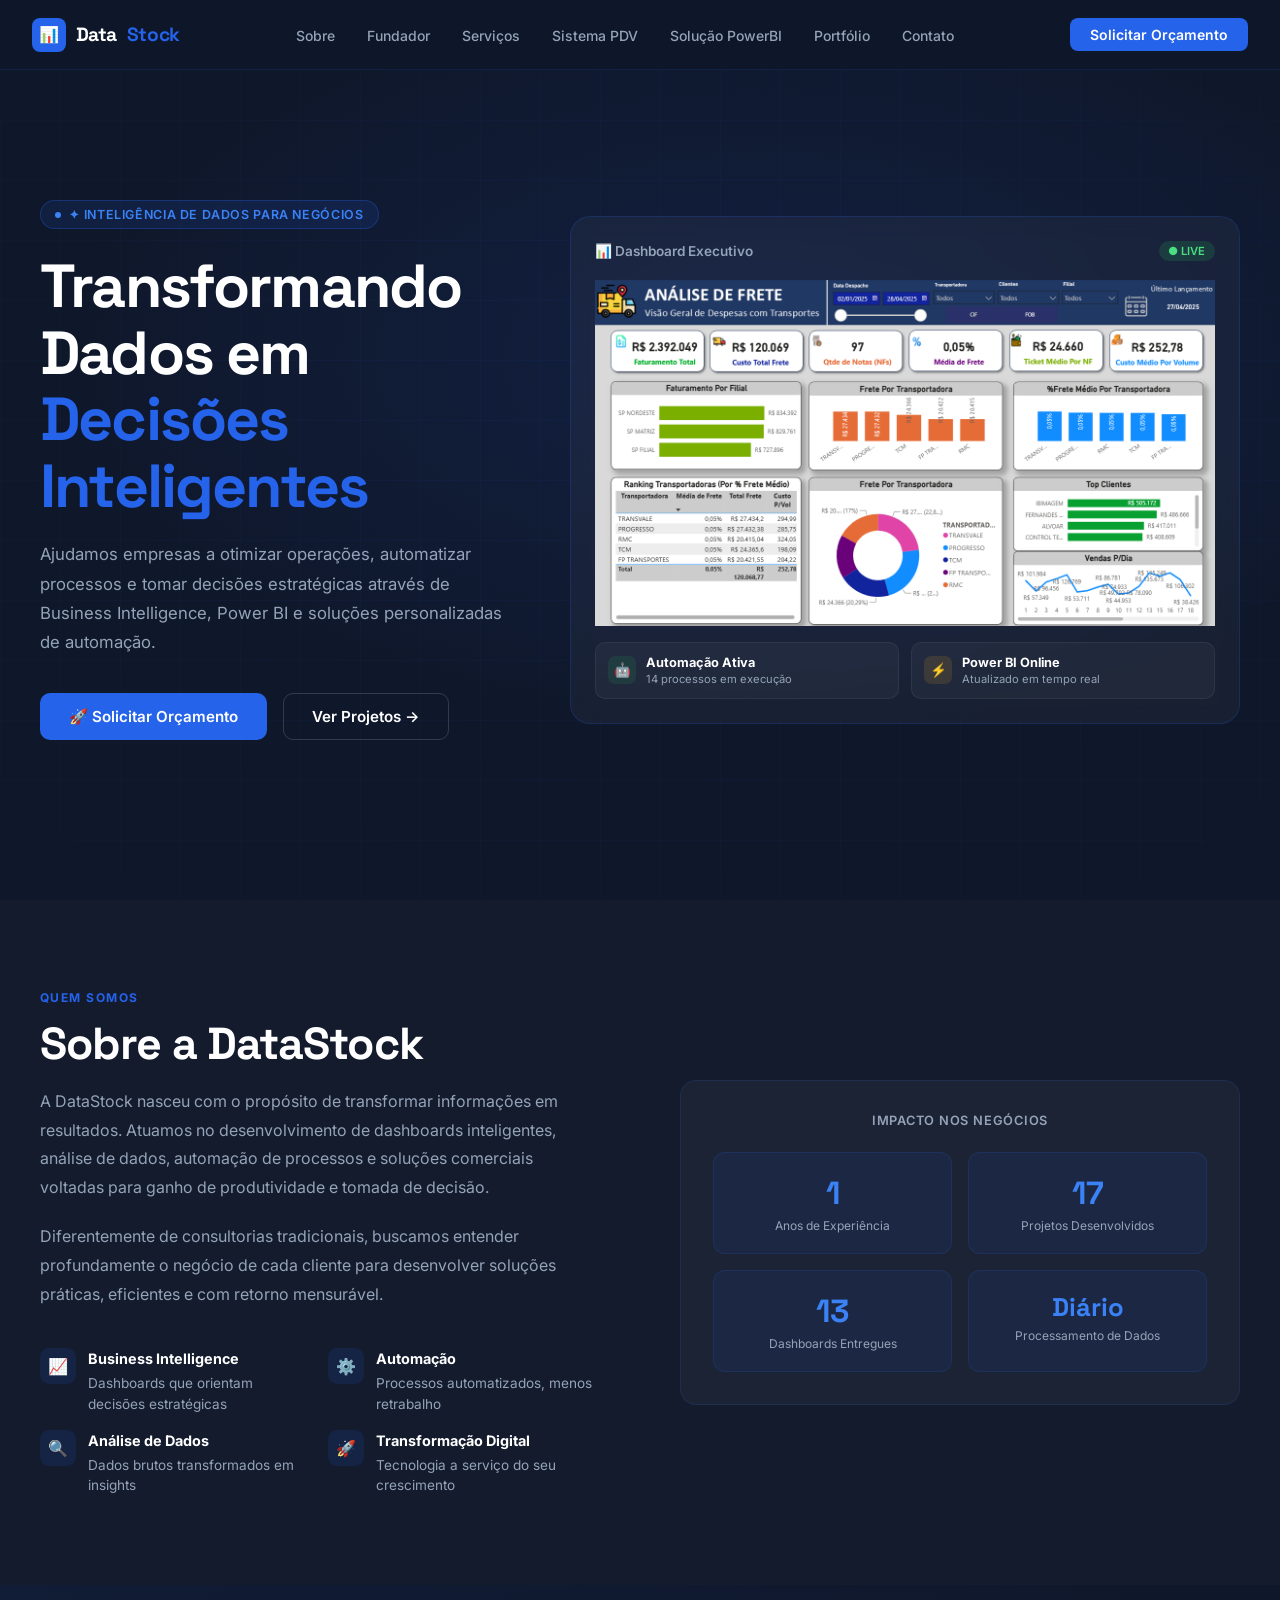
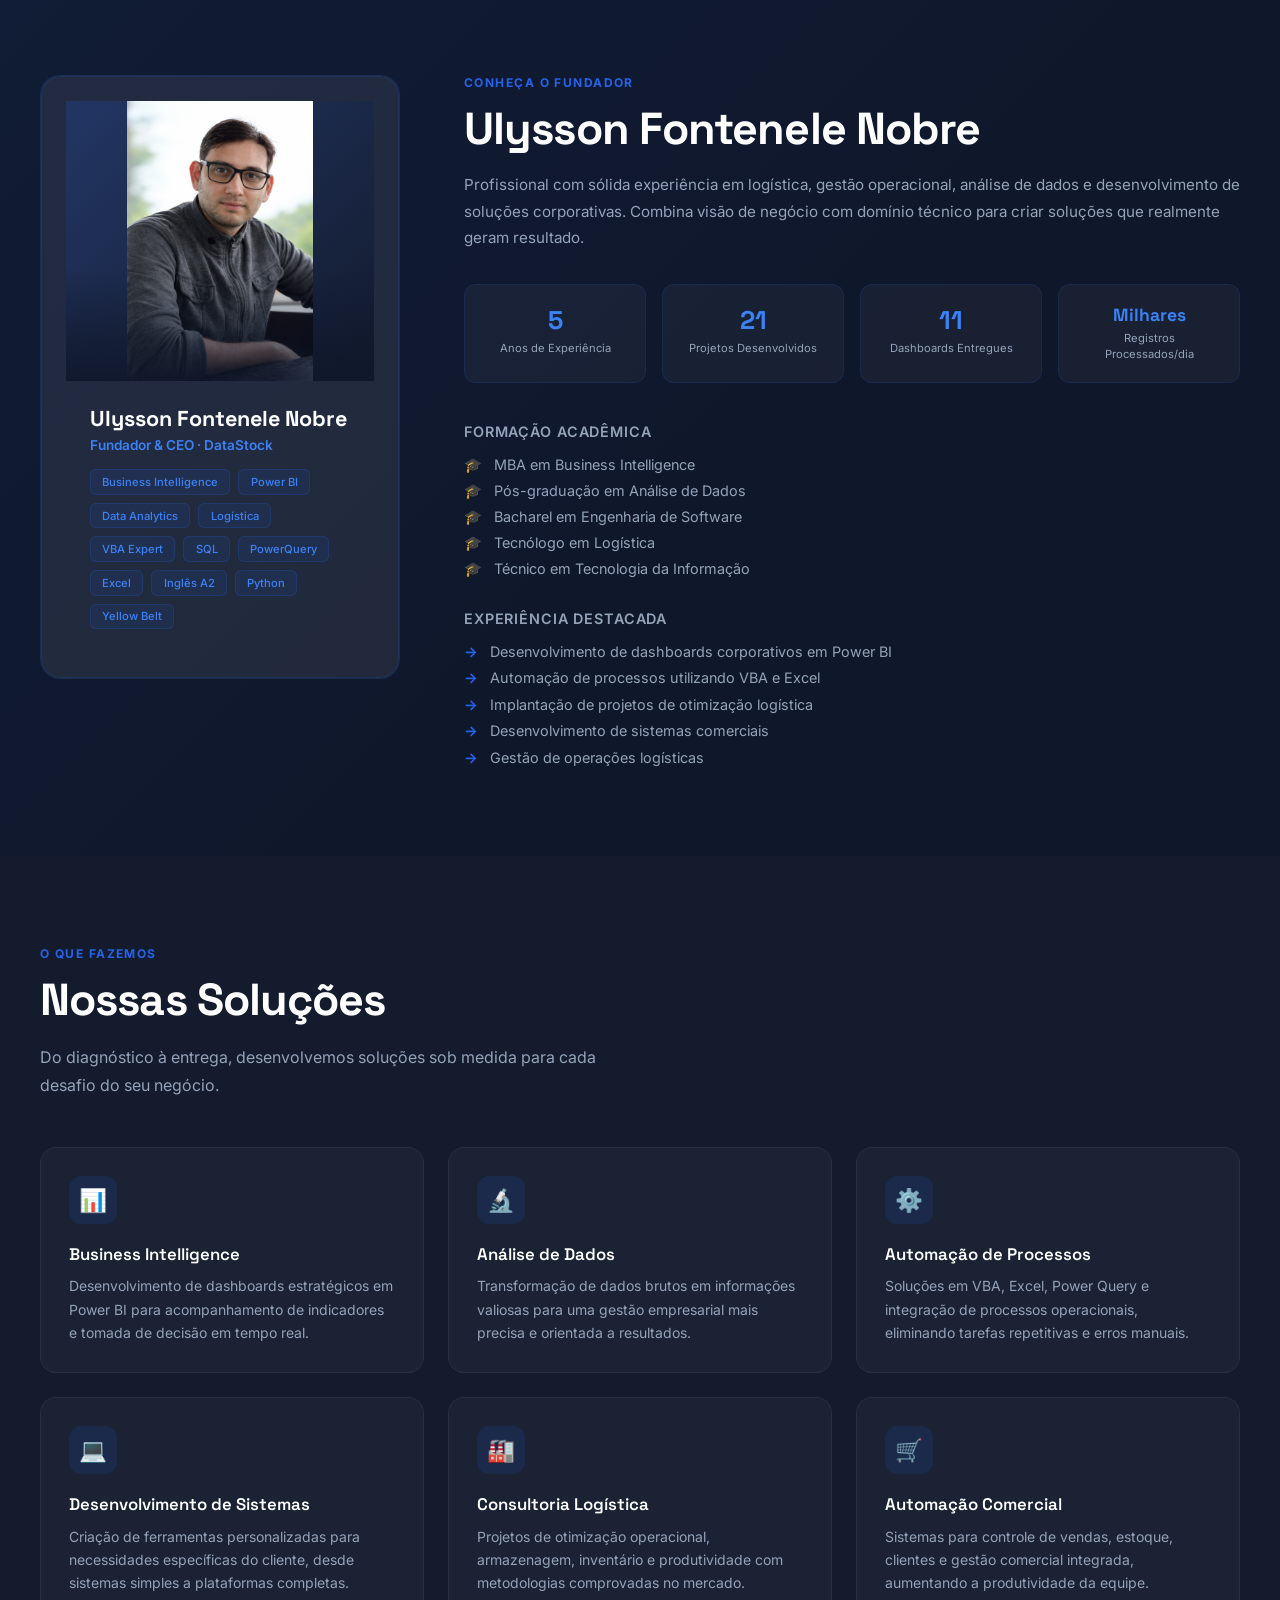
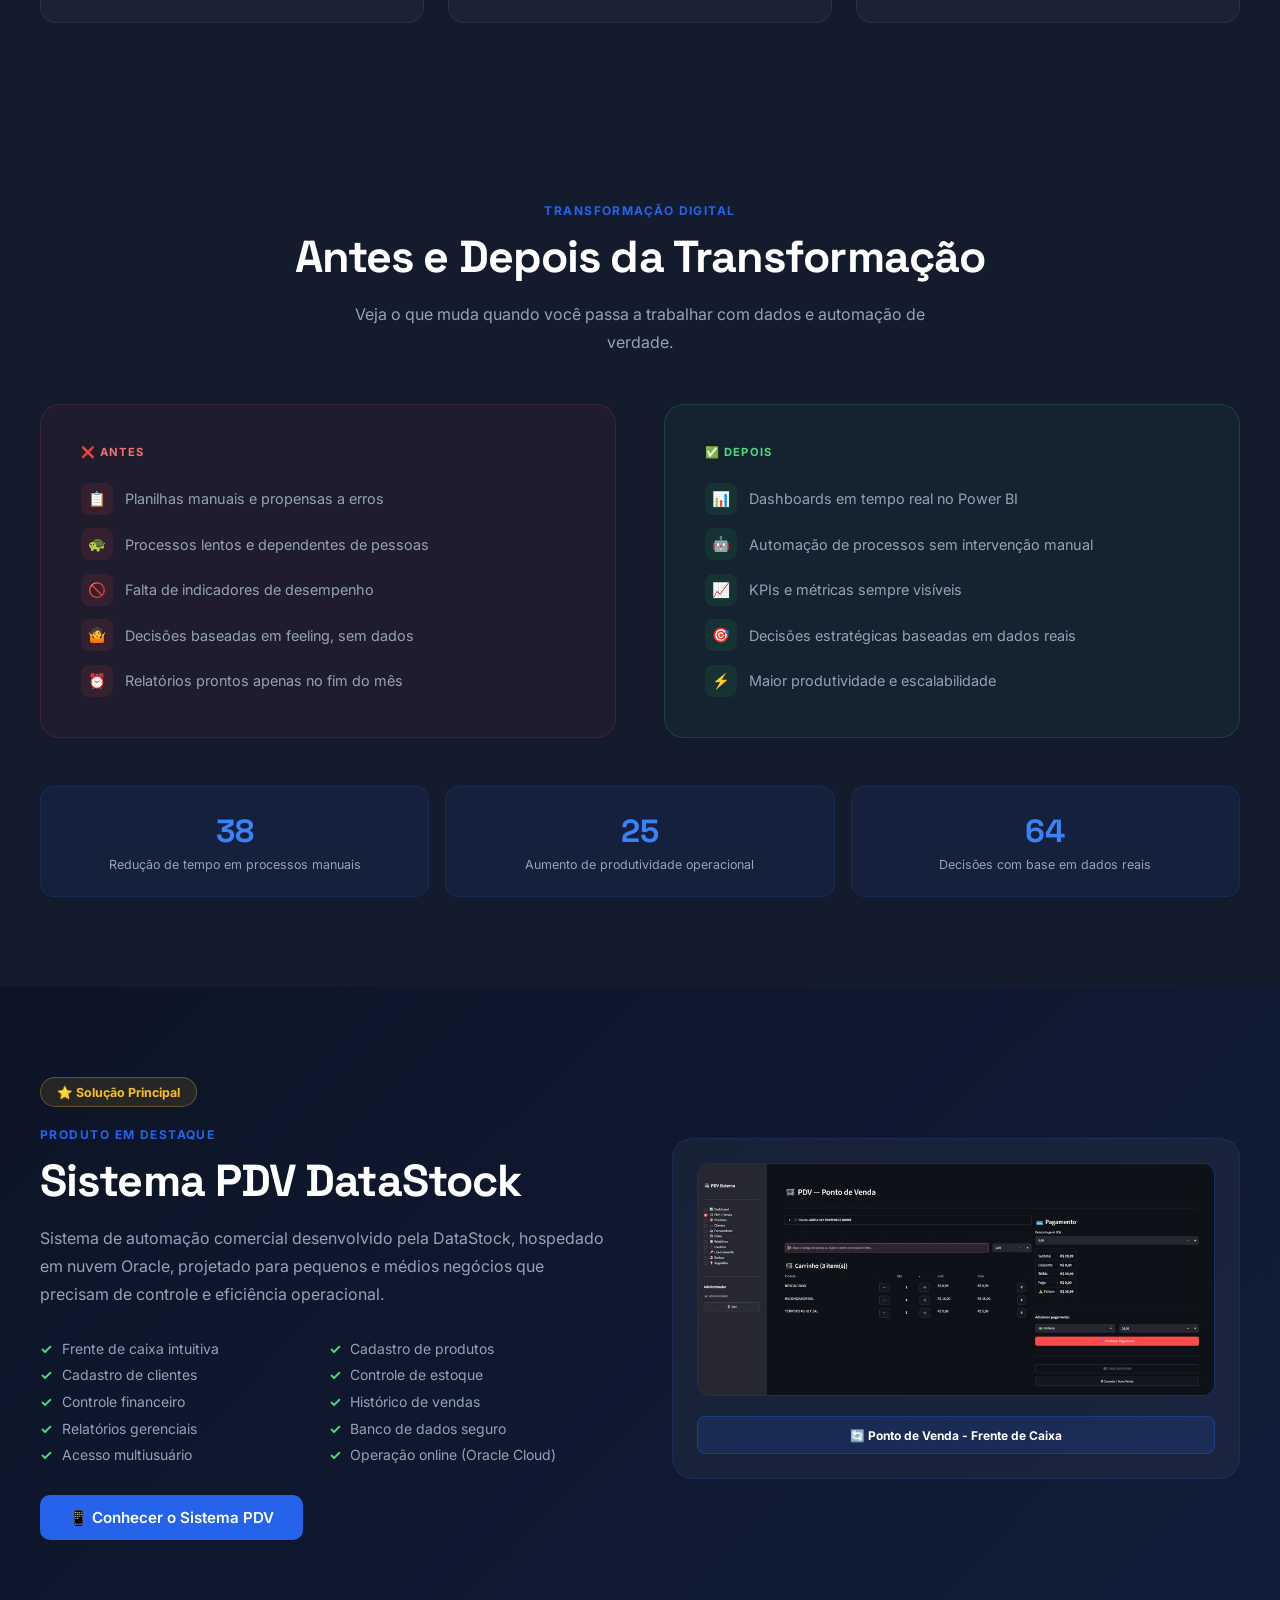
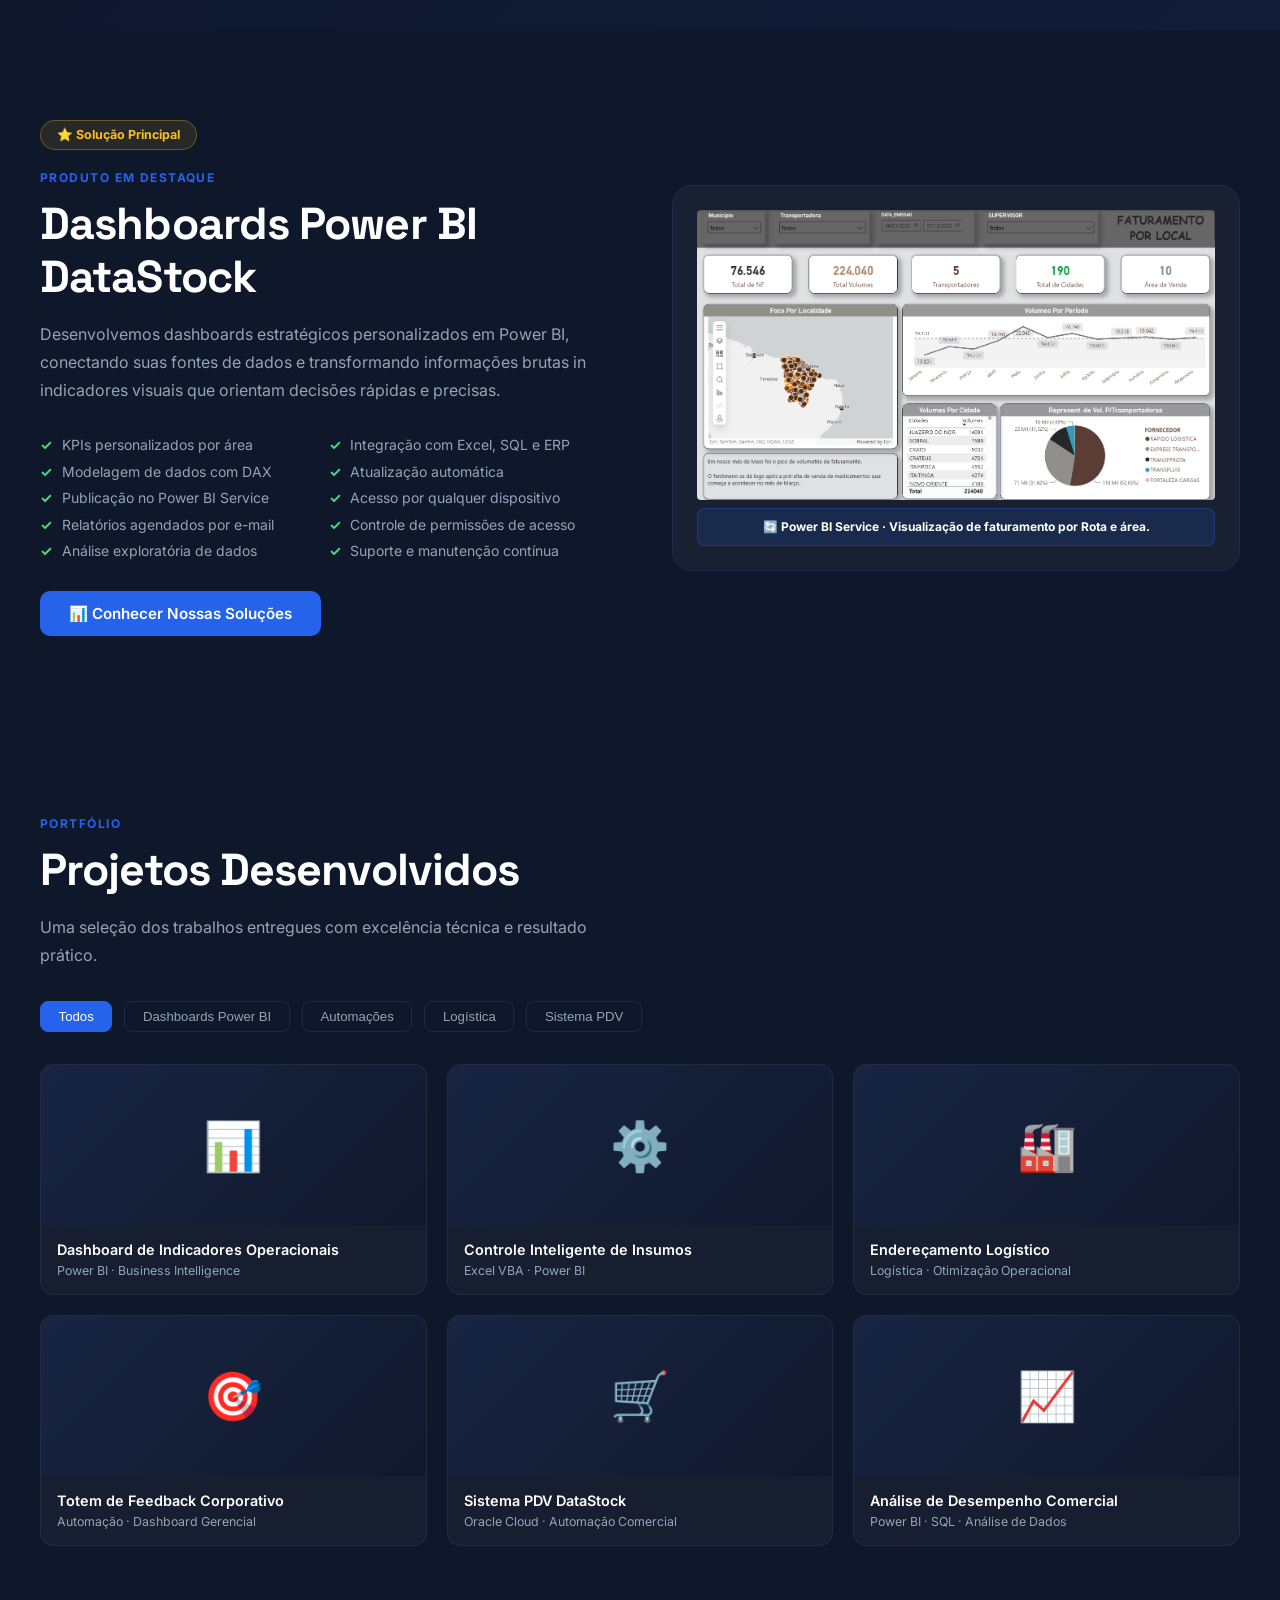
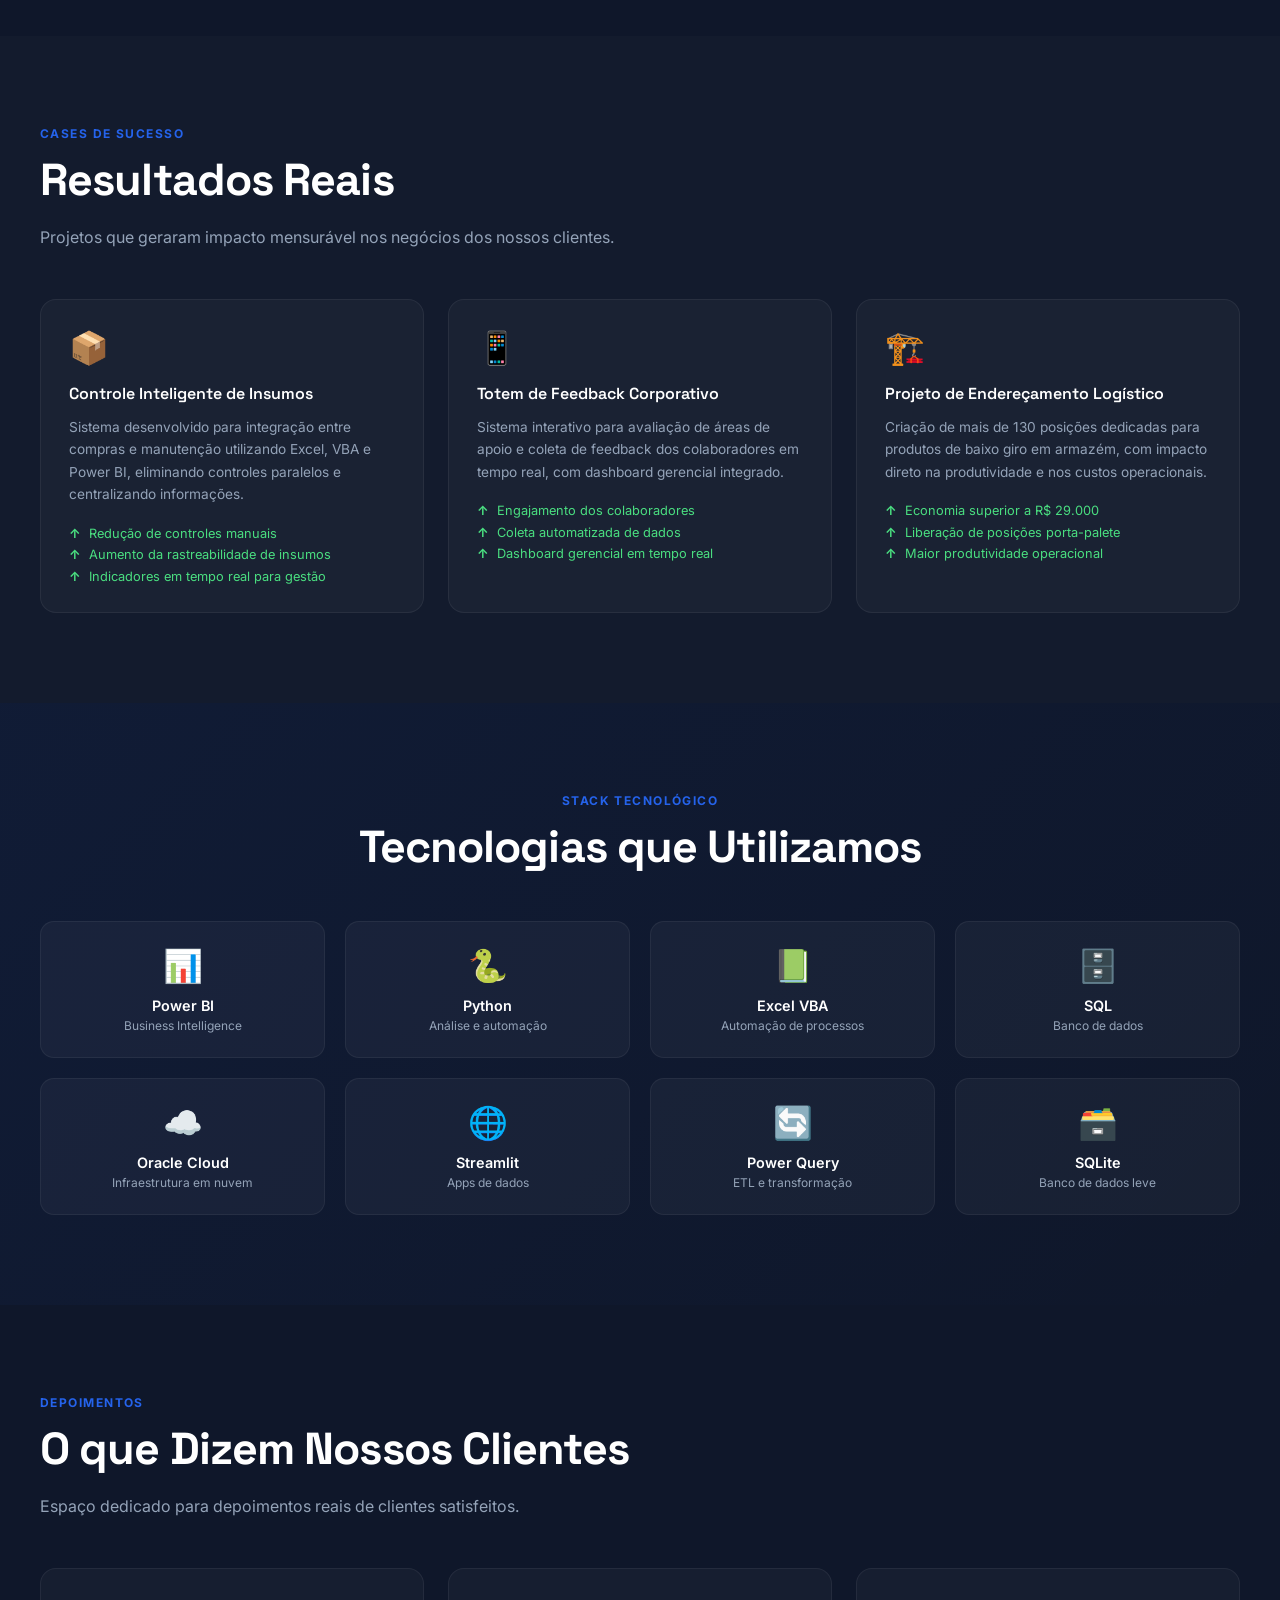
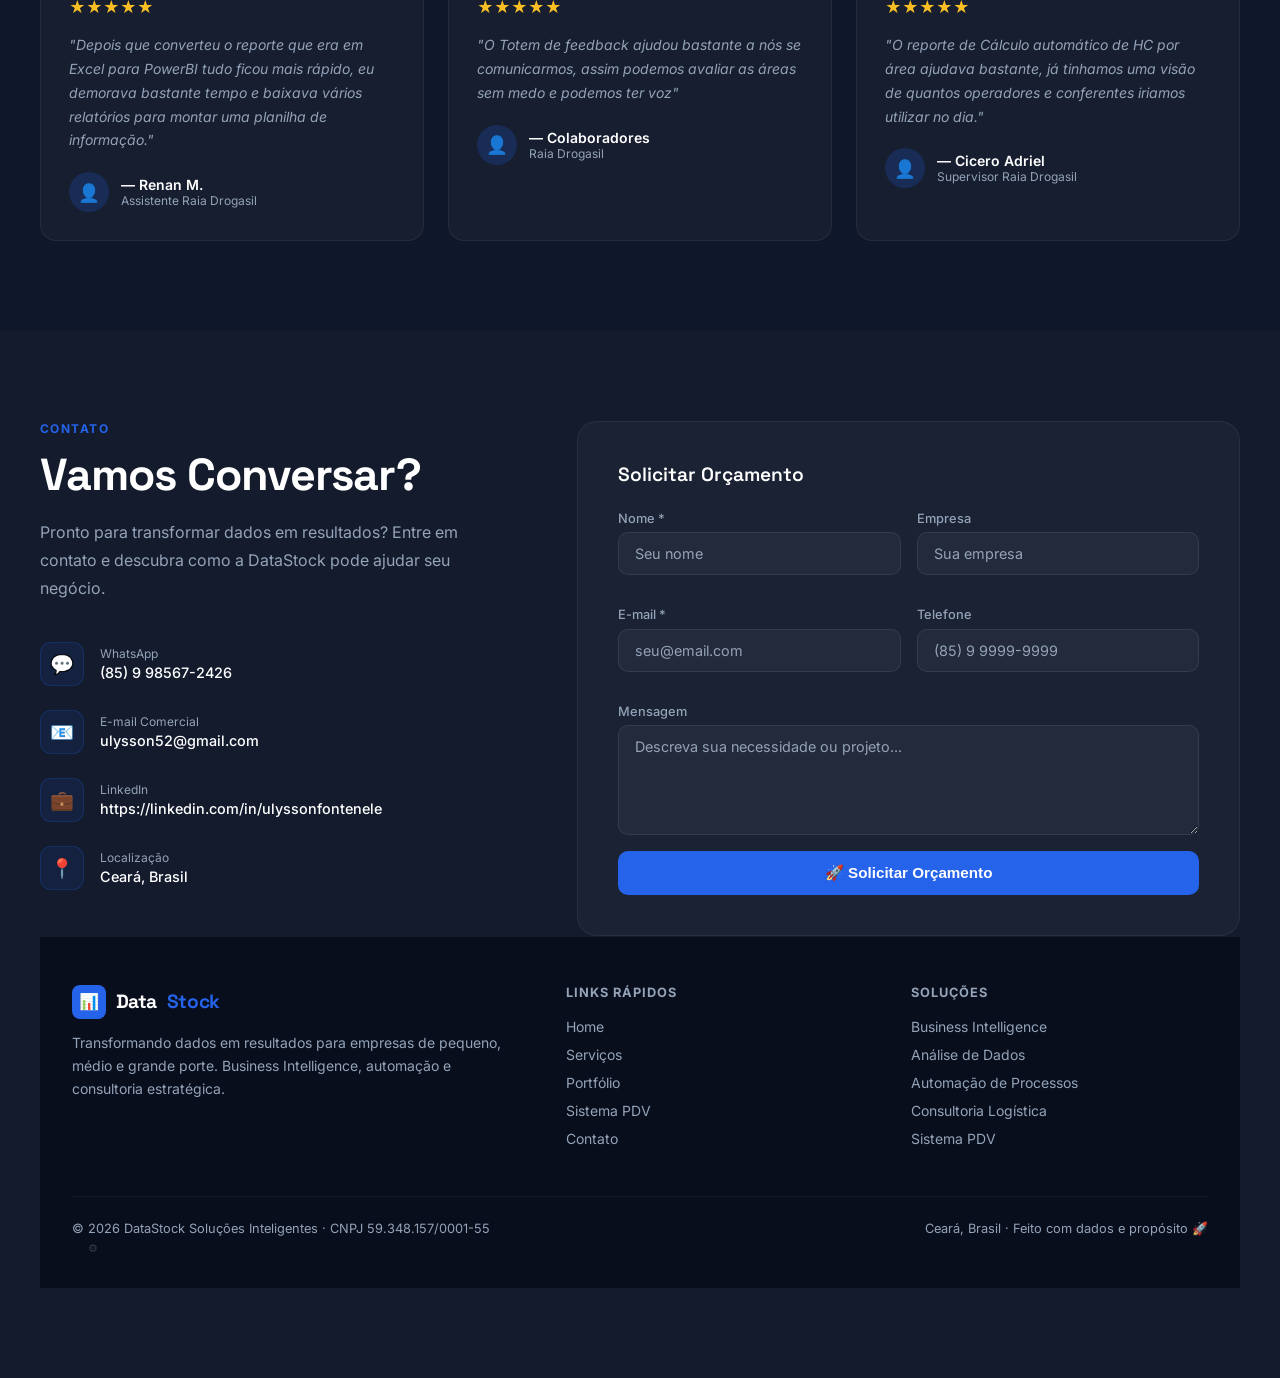
==== index.html @ 6cc69dbc "feat: Site e Portifólio" ====
<!DOCTYPE html>
<html lang="pt-BR">
<head>
<meta charset="UTF-8">
<meta name="viewport" content="width=device-width, initial-scale=1.0">
<title>DataStock Soluções Inteligentes | Transformando Dados em Decisões</title>
<link rel="preconnect" href="https://fonts.googleapis.com">
<link href="https://fonts.googleapis.com/css2?family=Inter:wght@300;400;500;600;700;800;900&family=Space+Grotesk:wght@400;500;600;700&display=swap" rel="stylesheet">
<style>
:root {
  --dark: #0F172A;
  --blue: #2563EB;
  --blue-light: #3B82F6;
  --blue-glow: rgba(37,99,235,0.15);
  --white: #FFFFFF;
  --gray: #F8FAFC;
  --gray-mid: #94A3B8;
  --gray-text: #64748B;
  --border: rgba(37,99,235,0.15);
  --card-bg: rgba(255,255,255,0.04);
}
*{box-sizing:border-box;margin:0;padding:0}
html{scroll-behavior:smooth}
body{font-family:'Inter',sans-serif;background:var(--dark);color:var(--white);overflow-x:hidden}
/* NAV */
nav{position:fixed;top:0;left:0;right:0;z-index:1000;padding:0 2rem;height:70px;display:flex;align-items:center;justify-content:space-between;backdrop-filter:blur(16px);background:rgba(15,23,42,0.85);border-bottom:1px solid var(--border);transition:all .3s}
.nav-logo{display:flex;align-items:center;gap:.6rem;font-family:'Space Grotesk',sans-serif;font-weight:700;font-size:1.2rem;letter-spacing:-.02em}
.nav-logo span{color:var(--blue)}
.nav-logo-icon{width:34px;height:34px;background:var(--blue);border-radius:8px;display:flex;align-items:center;justify-content:center;font-size:1rem}
.nav-links{display:flex;gap:2rem;list-style:none}
.nav-links a{color:var(--gray-mid);text-decoration:none;font-size:.875rem;font-weight:500;transition:color .2s}
.nav-links a:hover{color:var(--white)}
.nav-cta{background:var(--blue);color:var(--white);border:none;padding:.5rem 1.25rem;border-radius:8px;font-size:.875rem;font-weight:600;cursor:pointer;transition:all .2s;text-decoration:none}
.nav-cta:hover{background:var(--blue-light);transform:translateY(-1px)}
.hamburger{display:none;flex-direction:column;gap:5px;cursor:pointer;padding:4px}
.hamburger span{width:24px;height:2px;background:var(--white);border-radius:2px;transition:all .3s}
/* HERO */
.hero{min-height:100vh;display:flex;align-items:center;position:relative;overflow:hidden;padding:100px 2rem 60px}
.hero-bg{position:absolute;inset:0;background:radial-gradient(ellipse 80% 60% at 60% 40%,rgba(37,99,235,0.12) 0%,transparent 70%)}
.hero-grid{position:absolute;inset:0;background-image:linear-gradient(rgba(37,99,235,0.05) 1px,transparent 1px),linear-gradient(90deg,rgba(37,99,235,0.05) 1px,transparent 1px);background-size:60px 60px;mask-image:radial-gradient(ellipse 100% 100% at 50% 50%,black 30%,transparent 100%)}
.hero-inner{max-width:1200px;margin:0 auto;width:100%;display:grid;grid-template-columns:1fr 1fr;gap:4rem;align-items:center;position:relative;z-index:1}
.hero-badge{display:inline-flex;align-items:center;gap:.5rem;background:rgba(37,99,235,0.12);border:1px solid rgba(37,99,235,0.3);padding:.35rem .9rem;border-radius:50px;font-size:.78rem;font-weight:600;color:var(--blue-light);margin-bottom:1.5rem;letter-spacing:.05em;text-transform:uppercase}
.hero-badge::before{content:'';width:6px;height:6px;background:var(--blue-light);border-radius:50%;animation:pulse 2s infinite}
@keyframes pulse{0%,100%{opacity:1;transform:scale(1)}50%{opacity:.5;transform:scale(1.3)}}
h1.hero-title{font-family:'Space Grotesk',sans-serif;font-size:clamp(2.4rem,5vw,3.8rem);font-weight:700;line-height:1.1;letter-spacing:-.03em;margin-bottom:1.25rem}
h1.hero-title em{font-style:normal;color:var(--blue)}
.hero-sub{color:var(--gray-mid);font-size:1.05rem;line-height:1.75;margin-bottom:2.2rem;max-width:480px}
.hero-btns{display:flex;gap:1rem;flex-wrap:wrap}
.btn-primary{background:var(--blue);color:var(--white);padding:.8rem 1.8rem;border-radius:10px;font-weight:600;font-size:.95rem;text-decoration:none;border:none;cursor:pointer;transition:all .25s;display:inline-flex;align-items:center;gap:.5rem}
.btn-primary:hover{background:var(--blue-light);transform:translateY(-2px);box-shadow:0 8px 24px rgba(37,99,235,0.35)}
.btn-ghost{background:transparent;color:var(--white);padding:.8rem 1.8rem;border-radius:10px;font-weight:600;font-size:.95rem;text-decoration:none;border:1px solid rgba(255,255,255,0.15);cursor:pointer;transition:all .25s;display:inline-flex;align-items:center;gap:.5rem}
.btn-ghost:hover{border-color:var(--blue);color:var(--blue-light);transform:translateY(-2px)}
/* Hero visual */
.hero-visual{position:relative}
.hero-dashboard{background:rgba(255,255,255,0.04);border:1px solid rgba(37,99,235,0.2);border-radius:20px;padding:1.5rem;backdrop-filter:blur(10px);animation:float 6s ease-in-out infinite}
@keyframes float{0%,100%{transform:translateY(0)}50%{transform:translateY(-12px)}}
.dash-header{display:flex;align-items:center;justify-content:space-between;margin-bottom:1.2rem}
.dash-title{font-weight:600;font-size:.85rem;color:var(--gray-mid)}
.dash-badge{background:rgba(34,197,94,0.15);color:#4ade80;font-size:.7rem;padding:.2rem .6rem;border-radius:50px;font-weight:600}
.dash-kpis{display:grid;grid-template-columns:repeat(3,1fr);gap:.75rem;margin-bottom:1.2rem}
.kpi{background:rgba(37,99,235,0.08);border:1px solid rgba(37,99,235,0.15);border-radius:12px;padding:.9rem;text-align:center}
.kpi-val{font-family:'Space Grotesk',sans-serif;font-size:1.3rem;font-weight:700;color:var(--white)}
.kpi-label{font-size:.65rem;color:var(--gray-mid);margin-top:.2rem}
.dash-chart{background:rgba(37,99,235,0.05);border-radius:12px;padding:1rem;height:120px;position:relative;overflow:hidden}
.chart-bars{display:flex;align-items:flex-end;gap:8px;height:80px;padding-top:10px}
.bar{flex:1;border-radius:4px 4px 0 0;animation:grow 1.5s ease forwards}
@keyframes grow{from{height:0}to{height:var(--h)}}
.dash-mini-cards{display:grid;grid-template-columns:1fr 1fr;gap:.75rem;margin-top:.75rem}
.mini-card{background:rgba(255,255,255,0.04);border:1px solid rgba(255,255,255,0.06);border-radius:10px;padding:.75rem;display:flex;align-items:center;gap:.6rem}
.mini-icon{width:28px;height:28px;border-radius:7px;display:flex;align-items:center;justify-content:center;font-size:.85rem}
.mini-text{font-size:.7rem;color:var(--gray-mid);line-height:1.3}
.mini-text strong{color:var(--white);display:block;font-size:.8rem}
/* SECTIONS */
section{padding:90px 2rem}
.container{max-width:1200px;margin:0 auto}
.section-label{font-size:.75rem;font-weight:700;letter-spacing:.12em;text-transform:uppercase;color:var(--blue);margin-bottom:.75rem}
.section-title{font-family:'Space Grotesk',sans-serif;font-size:clamp(1.8rem,4vw,2.8rem);font-weight:700;letter-spacing:-.02em;margin-bottom:1rem;line-height:1.2}
.section-sub{color:var(--gray-mid);font-size:1rem;line-height:1.75;max-width:580px}
/* SOBRE */
#sobre{background:rgba(255,255,255,0.015)}
.sobre-grid{display:grid;grid-template-columns:1fr 1fr;gap:5rem;align-items:center}
.sobre-features{display:grid;grid-template-columns:1fr 1fr;gap:1rem;margin-top:2.5rem}
.feat-item{display:flex;align-items:flex-start;gap:.75rem}
.feat-icon{width:36px;height:36px;background:rgba(37,99,235,0.12);border-radius:9px;display:flex;align-items:center;justify-content:center;font-size:1rem;flex-shrink:0}
.feat-text{font-size:.85rem;color:var(--gray-mid);line-height:1.5}
.feat-text strong{color:var(--white);display:block;font-size:.9rem;margin-bottom:.2rem}
.sobre-visual{position:relative}
.sobre-stat-card{background:rgba(255,255,255,0.04);border:1px solid var(--border);border-radius:16px;padding:2rem;text-align:center}
.sobre-stats{display:grid;grid-template-columns:1fr 1fr;gap:1rem;margin-top:1.5rem}
.stat{background:rgba(37,99,235,0.08);border:1px solid rgba(37,99,235,0.15);border-radius:12px;padding:1.25rem;text-align:center}
.stat-num{font-family:'Space Grotesk',sans-serif;font-size:2rem;font-weight:700;color:var(--blue-light)}
.stat-label{font-size:.75rem;color:var(--gray-mid);margin-top:.3rem}
/* FUNDADOR */
#fundador{background:linear-gradient(135deg,rgba(37,99,235,0.06) 0%,rgba(15,23,42,0) 60%)}
.fundador-grid{display:grid;grid-template-columns:360px 1fr;gap:4rem;align-items:start}
.founder-card{background:rgba(255,255,255,0.04);border:1px solid var(--border);border-radius:20px;overflow:hidden}
.founder-avatar {
    width: 100%;
    height: 280px;
    background: linear-gradient(135deg, rgba(37,99,235,0.2), rgba(15,23,42,0.8));
    display: flex;
    align-items: center;
    justify-content: center;
    position: relative;
    overflow: hidden;
}

.founder-avatar img {
    width: 100%;
    height: 100%;
    object-fit: contain;
}

.founder-avatar::after {
    content: '';
    position: absolute;
    inset: 0;
    background: linear-gradient(to bottom, transparent 60%, rgba(15,23,42,0.9));
}
.founder-info{padding:1.5rem}
.founder-name{font-family:'Space Grotesk',sans-serif;font-size:1.35rem;font-weight:700;margin-bottom:.3rem}
.founder-role{color:var(--blue-light);font-size:.85rem;font-weight:600}
.founder-badges{display:flex;flex-wrap:wrap;gap:.5rem;margin-top:1rem}
.badge{background:rgba(37,99,235,0.1);border:1px solid rgba(37,99,235,0.2);color:var(--blue-light);font-size:.7rem;padding:.3rem .7rem;border-radius:6px;font-weight:500}
.founder-bio{color:var(--gray-mid);line-height:1.75;font-size:.95rem;margin-bottom:2rem}
.founder-metrics{display:grid;grid-template-columns:repeat(4,1fr);gap:1rem;margin-bottom:2.5rem}
.metric{background:rgba(255,255,255,0.04);border:1px solid var(--border);border-radius:12px;padding:1.2rem;text-align:center}
.metric-num{font-family:'Space Grotesk',sans-serif;font-size:1.6rem;font-weight:700;color:var(--blue-light)}
.metric-label{font-size:.7rem;color:var(--gray-mid);margin-top:.3rem;line-height:1.4}
.exp-title{font-weight:600;margin-bottom:1rem;font-size:.9rem;color:var(--gray-mid);text-transform:uppercase;letter-spacing:.06em}
.exp-list{list-style:none;display:flex;flex-direction:column;gap:.6rem}
.exp-list li{display:flex;align-items:center;gap:.75rem;color:var(--gray-mid);font-size:.9rem}
.exp-list li::before{content:'→';color:var(--blue);font-weight:700;flex-shrink:0}
.form-grid{display:grid;grid-template-columns:1fr 1fr;gap:1rem}
.formacao-list{list-style:none;display:flex;flex-direction:column;gap:.5rem;margin-bottom:2rem}
.formacao-list li{display:flex;align-items:center;gap:.75rem;color:var(--gray-mid);font-size:.9rem}
.formacao-list li::before{content:'🎓';flex-shrink:0}
/* SERVIÇOS */
#servicos{background:rgba(255,255,255,0.015)}
.services-grid{display:grid;grid-template-columns:repeat(3,1fr);gap:1.5rem;margin-top:3rem}
.service-card{background:rgba(255,255,255,0.03);border:1px solid rgba(255,255,255,0.06);border-radius:16px;padding:1.75rem;transition:all .3s;cursor:default}
.service-card:hover{background:rgba(37,99,235,0.08);border-color:rgba(37,99,235,0.3);transform:translateY(-4px)}
.service-icon{width:48px;height:48px;background:rgba(37,99,235,0.12);border-radius:12px;display:flex;align-items:center;justify-content:center;font-size:1.4rem;margin-bottom:1.2rem}
.service-card h3{font-family:'Space Grotesk',sans-serif;font-size:1.05rem;font-weight:600;margin-bottom:.6rem}
.service-card p{color:var(--gray-mid);font-size:.875rem;line-height:1.65}
/* PDV */
#pdv{background:linear-gradient(135deg,#0d1426 0%,rgba(37,99,235,0.08) 100%)}
.pdv-inner{display:grid;grid-template-columns:1fr 1fr;gap:4rem;align-items:center}
.pdv-badge{display:inline-flex;align-items:center;gap:.5rem;background:rgba(251,191,36,0.1);border:1px solid rgba(251,191,36,0.3);color:#fbbf24;padding:.4rem 1rem;border-radius:50px;font-size:.78rem;font-weight:700;margin-bottom:1.25rem}
.pdv-features{display:grid;grid-template-columns:1fr 1fr;gap:.6rem;margin:2rem 0}
.pdv-feat{display:flex;align-items:center;gap:.6rem;font-size:.875rem;color:var(--gray-mid)}
.pdv-feat::before{content:'✓';color:#4ade80;font-weight:700;flex-shrink:0}
.pdv-screen{background:rgba(255,255,255,0.04);border:1px solid var(--border);border-radius:20px;padding:1.5rem}
.pdv-screen{
    animation: float 6s ease-in-out infinite;
}

@keyframes float{
    0%,100%{
        transform: translateY(0);
    }
    50%{
        transform: translateY(-15px);
    }
}
.pdv-topbar{display:flex;gap:.5rem;margin-bottom:1rem}
.dot{width:10px;height:10px;border-radius:50%}
.pdv-mock{display:grid;grid-template-columns:180px 1fr;gap:1rem;height:280px}
.pdv-sidebar{background:rgba(37,99,235,0.08);border-radius:10px;padding:1rem;display:flex;flex-direction:column;gap:.5rem}
.pdv-menu-item{padding:.5rem .6rem;border-radius:7px;font-size:.7rem;color:var(--gray-mid);cursor:pointer}
.pdv-menu-item.active{background:var(--blue);color:var(--white)}
.pdv-main{display:flex;flex-direction:column;gap:.75rem}
.pdv-row{background:rgba(255,255,255,0.03);border-radius:8px;padding:.75rem 1rem;display:flex;justify-content:space-between;align-items:center;font-size:.75rem}
.pdv-total{background:rgba(37,99,235,0.15);border:1px solid rgba(37,99,235,0.3);border-radius:8px;padding:.75rem 1rem;display:flex;justify-content:space-between;font-weight:700;font-size:.85rem}
/* ANTES E DEPOIS */
#transformacao{background:rgba(255,255,255,0.015)}
.ad-grid{display:grid;grid-template-columns:1fr 1fr;gap:3rem;margin-top:3rem}
.ad-col{border-radius:20px;padding:2.5rem;position:relative;overflow:hidden}
.ad-col.before{background:rgba(239,68,68,0.05);border:1px solid rgba(239,68,68,0.15)}
.ad-col.after{background:rgba(37,199,94,0.05);border:1px solid rgba(34,197,94,0.2)}
.ad-label{font-size:.7rem;font-weight:700;letter-spacing:.1em;text-transform:uppercase;margin-bottom:1.5rem;display:flex;align-items:center;gap:.5rem}
.ad-col.before .ad-label{color:#f87171}
.ad-col.after .ad-label{color:#4ade80}
.ad-items{display:flex;flex-direction:column;gap:.85rem}
.ad-item{display:flex;align-items:center;gap:.75rem;font-size:.9rem;color:var(--gray-mid)}
.ad-item-icon{width:32px;height:32px;border-radius:8px;display:flex;align-items:center;justify-content:center;font-size:.9rem;flex-shrink:0}
.ad-col.before .ad-item-icon{background:rgba(239,68,68,0.1)}
.ad-col.after .ad-item-icon{background:rgba(34,197,94,0.1)}
.ad-metrics{display:grid;grid-template-columns:repeat(3,1fr);gap:1rem;margin-top:3rem}
.ad-metric{background:rgba(37,99,235,0.08);border:1px solid rgba(37,99,235,0.15);border-radius:14px;padding:1.5rem;text-align:center}
.ad-metric-num{font-family:'Space Grotesk',sans-serif;font-size:2rem;font-weight:700;color:var(--blue-light)}
.ad-metric-label{font-size:.78rem;color:var(--gray-mid);margin-top:.4rem}
/* PORTFÓLIO */
.portfolio-cats{display:flex;gap:.75rem;margin:2rem 0;flex-wrap:wrap}
.port-cat{padding:.45rem 1.1rem;border-radius:8px;font-size:.825rem;font-weight:500;cursor:pointer;border:1px solid rgba(255,255,255,0.08);color:var(--gray-mid);background:transparent;transition:all .2s}
.port-cat.active,.port-cat:hover{background:var(--blue);color:var(--white);border-color:var(--blue)}
.portfolio-grid{display:grid;grid-template-columns:repeat(3,1fr);gap:1.25rem}
.port-card{border-radius:14px;overflow:hidden;border:1px solid rgba(255,255,255,0.06);cursor:pointer;transition:all .3s;background:rgba(255,255,255,0.03)}
.port-card:hover{transform:translateY(-4px);border-color:rgba(37,99,235,0.3)}
.port-img{height:160px;display:flex;align-items:center;justify-content:center;font-size:3rem;background:linear-gradient(135deg,rgba(37,99,235,0.1),rgba(15,23,42,0.8))}
.port-info{padding:1rem}
.port-info h4{font-size:.9rem;font-weight:600;margin-bottom:.3rem}
.port-info p{font-size:.775rem;color:var(--gray-mid)}
/* CASES */
#cases{background:rgba(255,255,255,0.015)}
.cases-grid{display:grid;grid-template-columns:repeat(3,1fr);gap:1.5rem;margin-top:3rem}
.case-card{background:rgba(255,255,255,0.03);border:1px solid rgba(255,255,255,0.06);border-radius:16px;padding:1.75rem;transition:all .3s}
.case-card:hover{border-color:rgba(37,99,235,0.3);transform:translateY(-3px)}
.case-icon{font-size:2rem;margin-bottom:1rem}
.case-card h3{font-family:'Space Grotesk',sans-serif;font-size:1rem;font-weight:600;margin-bottom:.75rem}
.case-card p{color:var(--gray-mid);font-size:.855rem;line-height:1.65;margin-bottom:1.25rem}
.case-results{display:flex;flex-direction:column;gap:.4rem}
.case-result{display:flex;align-items:center;gap:.5rem;font-size:.8rem;color:#4ade80}
.case-result::before{content:'↑';font-weight:700}
/* TECNOLOGIAS */
#tecnologias{background:linear-gradient(135deg,rgba(37,99,235,0.06) 0%,transparent 100%)}
.tech-grid{display:grid;grid-template-columns:repeat(4,1fr);gap:1.25rem;margin-top:3rem}
.tech-card{background:rgba(255,255,255,0.04);border:1px solid rgba(255,255,255,0.06);border-radius:14px;padding:1.5rem;text-align:center;transition:all .3s}
.tech-card:hover{background:rgba(37,99,235,0.08);border-color:rgba(37,99,235,0.25);transform:translateY(-3px)}
.tech-icon{font-size:2rem;margin-bottom:.75rem}
.tech-name{font-weight:600;font-size:.9rem}
.tech-desc{font-size:.75rem;color:var(--gray-mid);margin-top:.25rem}
/* DEPOIMENTOS */
.dep-grid{display:grid;grid-template-columns:repeat(3,1fr);gap:1.5rem;margin-top:3rem}
.dep-card{background:rgba(255,255,255,0.03);border:1px solid rgba(255,255,255,0.06);border-radius:16px;padding:1.75rem}
.dep-stars{color:#fbbf24;font-size:1rem;margin-bottom:1rem}
.dep-text{color:var(--gray-mid);font-size:.875rem;line-height:1.7;font-style:italic;margin-bottom:1.25rem}
.dep-author{display:flex;align-items:center;gap:.75rem}
.dep-avatar{width:40px;height:40px;border-radius:50%;background:rgba(37,99,235,0.2);display:flex;align-items:center;justify-content:center;font-size:1.1rem}
.dep-name{font-weight:600;font-size:.875rem}
.dep-role{font-size:.75rem;color:var(--gray-mid)}
.dep-placeholder{opacity:.4;pointer-events:none}
/* CONTATO */
#contato{background:rgba(255,255,255,0.015)}
.contato-grid{display:grid;grid-template-columns:1fr 1.4fr;gap:4rem;align-items:start}
.contact-info{display:flex;flex-direction:column;gap:1.5rem}
.contact-item{display:flex;align-items:center;gap:1rem}
.contact-icon{width:44px;height:44px;background:rgba(37,99,235,0.1);border:1px solid rgba(37,99,235,0.2);border-radius:11px;display:flex;align-items:center;justify-content:center;font-size:1.2rem;flex-shrink:0}
.contact-label{font-size:.75rem;color:var(--gray-mid);margin-bottom:.2rem}
.contact-val{font-weight:500;font-size:.9rem}
.contact-val a{color:var(--white);text-decoration:none;transition:color .2s}
.contact-val a:hover{color:var(--blue-light)}
.contact-form{background:rgba(255,255,255,0.03);border:1px solid rgba(255,255,255,0.06);border-radius:20px;padding:2.5rem}
.form-row{display:grid;grid-template-columns:1fr 1fr;gap:1rem;margin-bottom:1rem}
.form-group{display:flex;flex-direction:column;gap:.4rem;margin-bottom:1rem}
.form-group label{font-size:.8rem;font-weight:500;color:var(--gray-mid)}
.form-group input,.form-group textarea{background:rgba(255,255,255,0.04);border:1px solid rgba(255,255,255,0.08);border-radius:10px;padding:.75rem 1rem;color:var(--white);font-family:'Inter',sans-serif;font-size:.9rem;transition:border-color .2s;outline:none}
.form-group input:focus,.form-group textarea:focus{border-color:var(--blue)}
.form-group input::placeholder,.form-group textarea::placeholder{color:var(--gray-mid)}
.form-group textarea{resize:vertical;min-height:110px}
/* FOOTER */
footer{background:#080e1c;border-top:1px solid rgba(255,255,255,0.06);padding:3rem 2rem 2rem}
.footer-inner{max-width:1200px;margin:0 auto}
.footer-top{display:grid;grid-template-columns:1.5fr 1fr 1fr;gap:3rem;margin-bottom:3rem}
.footer-brand p{color:var(--gray-mid);font-size:.875rem;margin-top:.75rem;line-height:1.65}
.footer-col h4{font-size:.8rem;font-weight:700;text-transform:uppercase;letter-spacing:.08em;color:var(--gray-mid);margin-bottom:1rem}
.footer-col ul{list-style:none;display:flex;flex-direction:column;gap:.5rem}
.footer-col ul li a{color:var(--gray-mid);text-decoration:none;font-size:.875rem;transition:color .2s}
.footer-col ul li a:hover{color:var(--white)}
.footer-bottom{border-top:1px solid rgba(255,255,255,0.06);padding-top:1.5rem;display:flex;justify-content:space-between;align-items:center;flex-wrap:wrap;gap:1rem}
.footer-bottom p{color:var(--gray-mid);font-size:.8rem}
/* MODAL */
.modal-overlay{position:fixed;inset:0;background:rgba(0,0,0,0.85);backdrop-filter:blur(8px);z-index:2000;display:none;align-items:center;justify-content:center;padding:2rem}
.modal-overlay.open{display:flex}
.modal{background:#111827;border:1px solid var(--border);border-radius:20px;max-width:700px;width:100%;max-height:90vh;overflow-y:auto;padding:2.5rem;position:relative}
.modal-close{position:absolute;top:1.25rem;right:1.25rem;background:rgba(255,255,255,0.08);border:none;color:var(--white);width:32px;height:32px;border-radius:8px;cursor:pointer;font-size:1rem;display:flex;align-items:center;justify-content:center}
.modal h3{font-family:'Space Grotesk',sans-serif;font-size:1.4rem;font-weight:700;margin-bottom:.5rem}
.modal-tag{display:inline-block;background:rgba(37,99,235,0.12);color:var(--blue-light);font-size:.75rem;padding:.25rem .75rem;border-radius:6px;font-weight:500;margin-bottom:1.25rem}
.modal p{color:var(--gray-mid);line-height:1.75;margin-bottom:1.25rem}
.modal-section{margin-top:1.25rem}
.modal-section h4{font-weight:600;margin-bottom:.6rem;font-size:.9rem}
.modal-tags{display:flex;flex-wrap:wrap;gap:.5rem}
.modal-tag-item{background:rgba(255,255,255,0.06);color:var(--gray-mid);font-size:.75rem;padding:.25rem .65rem;border-radius:6px}
/* ANIMATIONS */
.reveal{opacity:0;transform:translateY(30px);transition:opacity .6s ease,transform .6s ease}
.reveal.visible{opacity:1;transform:none}
/* SCROLLBAR */
::-webkit-scrollbar{width:5px}
::-webkit-scrollbar-track{background:var(--dark)}
::-webkit-scrollbar-thumb{background:rgba(37,99,235,0.4);border-radius:4px}
/* MOBILE */
@media(max-width:900px){
  .nav-links,.nav-cta{display:none}
  .hamburger{display:flex}
  .hero-inner{grid-template-columns:1fr}
  .hero-visual{display:none}
  .sobre-grid,.fundador-grid,.pdv-inner,.ad-grid,.contato-grid{grid-template-columns:1fr}
  .services-grid,.cases-grid,.tech-grid{grid-template-columns:1fr 1fr}
  .portfolio-grid,.dep-grid{grid-template-columns:1fr}
  .founder-metrics{grid-template-columns:1fr 1fr}
  .footer-top{grid-template-columns:1fr}
  .footer-bottom{flex-direction:column;text-align:center}
  .form-row{grid-template-columns:1fr}
  .sobre-features{grid-template-columns:1fr}
}
@media(max-width:600px){
  section{padding:60px 1.25rem}
  .services-grid,.cases-grid,.tech-grid,.dash-kpis,.pdv-features,.founder-metrics,.ad-metrics{grid-template-columns:1fr}
  .pdv-mock{grid-template-columns:1fr}
  .pdv-sidebar{display:none}
}
/* Mobile nav open */
nav.mobile-open .nav-links{display:flex;flex-direction:column;position:absolute;top:70px;left:0;right:0;background:#0d1526;padding:1.5rem 2rem;gap:1.25rem;border-bottom:1px solid var(--border)}
nav.mobile-open .nav-cta{display:block;margin:0 2rem 1.5rem;text-align:center}
</style>
</head>
<body>

<!-- NAV -->
<nav id="navbar">
  <div class="nav-logo">
    <div class="nav-logo-icon">📊</div>
    Data<span>Stock</span>
  </div>
  <ul class="nav-links">
    <li><a href="#sobre">Sobre</a></li>
    <li><a href="#fundador">Fundador</a></li>
    <li><a href="#servicos">Serviços</a></li>
    <li><a href="#pdv">Sistema PDV</a></li>
    <li><a href="#powerbi">Solução PowerBI</a></li>
    <li><a href="portfolio.html">Portfólio</a></li>
    <li><a href="#contato">Contato</a></li>
  </ul>
  <a href="#contato" class="nav-cta">Solicitar Orçamento</a>
  <div class="hamburger" onclick="toggleNav()"><span></span><span></span><span></span></div>
</nav>

<!-- HERO -->
<section class="hero" id="home">
  <div class="hero-bg"></div>
  <div class="hero-grid"></div>
  <div class="hero-inner">
    <div>
      <div class="hero-badge">✦ Inteligência de Dados para Negócios</div>
      <h1 class="hero-title">Transformando Dados em <em>Decisões Inteligentes</em></h1>
      <p class="hero-sub">Ajudamos empresas a otimizar operações, automatizar processos e tomar decisões estratégicas através de Business Intelligence, Power BI e soluções personalizadas de automação.</p>
      <div class="hero-btns">
        <a href="#contato" class="btn-primary">🚀 Solicitar Orçamento</a>
        <a href="portfolio.html" class="btn-ghost">Ver Projetos →</a>
      </div>
    </div>
    <div class="hero-visual">
      <div class="hero-dashboard">
        <div class="dash-header">
          <span class="dash-title">📊 Dashboard Executivo</span>
          <span class="dash-badge">● LIVE</span>
        </div>
        <div>
        <img src="AnaliseFrete.png" alt="AnaliseFrete" style="width:620px;height:auto;">
        </div>
        <div class="dash-mini-cards">
          <div class="mini-card">
            <div class="mini-icon" style="background:rgba(34,197,94,0.12)">🤖</div>
            <div class="mini-text"><strong>Automação Ativa</strong>14 processos em execução</div>
          </div>
          <div class="mini-card">
            <div class="mini-icon" style="background:rgba(251,191,36,0.12)">⚡</div>
            <div class="mini-text"><strong>Power BI Online</strong>Atualizado em tempo real</div>
          </div>
        </div>
      </div>
    </div>
  </div>
</section>

<!-- SOBRE -->
<section id="sobre">
  <div class="container">
    <div class="sobre-grid">
      <div class="reveal">
        <p class="section-label">Quem Somos</p>
        <h2 class="section-title">Sobre a DataStock</h2>
        <p style="color:var(--gray-mid);line-height:1.8;margin-bottom:1.25rem">A DataStock nasceu com o propósito de transformar informações em resultados. Atuamos no desenvolvimento de dashboards inteligentes, análise de dados, automação de processos e soluções comerciais voltadas para ganho de produtividade e tomada de decisão.</p>
        <p style="color:var(--gray-mid);line-height:1.8;margin-bottom:2rem">Diferentemente de consultorias tradicionais, buscamos entender profundamente o negócio de cada cliente para desenvolver soluções práticas, eficientes e com retorno mensurável.</p>
        <div class="sobre-features">
          <div class="feat-item"><div class="feat-icon">📈</div><div class="feat-text"><strong>Business Intelligence</strong>Dashboards que orientam decisões estratégicas</div></div>
          <div class="feat-item"><div class="feat-icon">⚙️</div><div class="feat-text"><strong>Automação</strong>Processos automatizados, menos retrabalho</div></div>
          <div class="feat-item"><div class="feat-icon">🔍</div><div class="feat-text"><strong>Análise de Dados</strong>Dados brutos transformados em insights</div></div>
          <div class="feat-item"><div class="feat-icon">🚀</div><div class="feat-text"><strong>Transformação Digital</strong>Tecnologia a serviço do seu crescimento</div></div>
        </div>
      </div>
      <div class="sobre-visual reveal">
        <div class="sobre-stat-card">
          <p style="font-size:.8rem;color:var(--gray-mid);margin-bottom:.5rem;text-transform:uppercase;letter-spacing:.06em;font-weight:600">Impacto nos Negócios</p>
          <div class="sobre-stats">
            <div class="stat"><div class="stat-num counter" data-target="2">0</div><div class="stat-label">Anos de Experiência</div></div>
            <div class="stat"><div class="stat-num counter" data-target="20">0</div><div class="stat-label">Projetos Desenvolvidos</div></div>
            <div class="stat"><div class="stat-num counter" data-target="15">0</div><div class="stat-label">Dashboards Entregues</div></div>
            <div class="stat"><div class="stat-num" style="font-size:1.6rem">Diário</div><div class="stat-label">Processamento de Dados</div></div>
          </div>
        </div>
      </div>
    </div>
  </div>
</section>

<!-- FUNDADOR -->
<section id="fundador">
  <div class="container">
    <div class="fundador-grid">
      <div class="reveal">
        <div class="founder-card">
          <div class = pdv-screen>
            <div class="founder-avatar">
              <img src="Ulysson Nobre.png" alt="Ulysson Fontenele">
              </div>
          
          <div class="founder-info">
            <div class="founder-name">Ulysson Fontenele Nobre</div>
            <div class="founder-role">Fundador & CEO · DataStock</div>
            <div class="founder-badges">
              <span class="badge">Business Intelligence</span>
              <span class="badge">Power BI</span>
              <span class="badge">Data Analytics</span>
              <span class="badge">Logística</span>
              <span class="badge">VBA Expert</span>
              <span class="badge">SQL</span>
              <span class="badge">PowerQuery</span>
              <span class="badge">Excel</span>
              <span class="badge">Inglês A2</span>
              <span class="badge">Python</span>
              <span class="badge">Yellow Belt</span>
            </div>
          </div>
        </div>
      </div>
      </div>
      <div class="reveal">
        <p class="section-label">Conheça o Fundador</p>
        <h2 class="section-title">Ulysson Fontenele Nobre</h2>
        <p class="founder-bio">Profissional com sólida experiência em logística, gestão operacional, análise de dados e desenvolvimento de soluções corporativas. Combina visão de negócio com domínio técnico para criar soluções que realmente geram resultado.</p>
        <div class="founder-metrics">
          <div class="metric"><div class="metric-num counter" data-target="7" data-suffix="+">0</div><div class="metric-label">Anos de Experiência</div></div>
          <div class="metric"><div class="metric-num counter" data-target="27" data-suffix="+">0</div><div class="metric-label">Projetos Desenvolvidos</div></div>
          <div class="metric"><div class="metric-num counter" data-target="15" data-suffix="+">0</div><div class="metric-label">Dashboards Entregues</div></div>
          <div class="metric"><div class="metric-num" style="font-size:1.1rem">Milhares</div><div class="metric-label">Registros Processados/dia</div></div>
        </div>
        <p class="exp-title">Formação Acadêmica</p>
        <ul class="formacao-list">
          <li>MBA em Business Intelligence</li>
          <li>Pós-graduação em Análise de Dados</li>
          <li>Bacharel em Engenharia de Software</li>
          <li>Tecnólogo em Logística</li>
          <li>Técnico em Tecnologia da Informação</li>
        </ul>
        <p class="exp-title">Experiência Destacada</p>
        <ul class="exp-list">
          <li>Desenvolvimento de dashboards corporativos em Power BI</li>
          <li>Automação de processos utilizando VBA e Excel</li>
          <li>Implantação de projetos de otimização logística</li>
          <li>Desenvolvimento de sistemas comerciais</li>
          <li>Gestão de operações logísticas</li>
        </ul>
      </div>
    </div>
  </div>
</section>

<!-- SERVIÇOS -->
<section id="servicos">
  <div class="container">
    <div class="reveal">
      <p class="section-label">O que Fazemos</p>
      <h2 class="section-title">Nossas Soluções</h2>
      <p class="section-sub">Do diagnóstico à entrega, desenvolvemos soluções sob medida para cada desafio do seu negócio.</p>
    </div>
    <div class="services-grid">
      <div class="service-card reveal"><div class="service-icon">📊</div><h3>Business Intelligence</h3><p>Desenvolvimento de dashboards estratégicos em Power BI para acompanhamento de indicadores e tomada de decisão em tempo real.</p></div>
      <div class="service-card reveal"><div class="service-icon">🔬</div><h3>Análise de Dados</h3><p>Transformação de dados brutos em informações valiosas para uma gestão empresarial mais precisa e orientada a resultados.</p></div>
      <div class="service-card reveal"><div class="service-icon">⚙️</div><h3>Automação de Processos</h3><p>Soluções em VBA, Excel, Power Query e integração de processos operacionais, eliminando tarefas repetitivas e erros manuais.</p></div>
      <div class="service-card reveal"><div class="service-icon">💻</div><h3>Desenvolvimento de Sistemas</h3><p>Criação de ferramentas personalizadas para necessidades específicas do cliente, desde sistemas simples a plataformas completas.</p></div>
      <div class="service-card reveal"><div class="service-icon">🏭</div><h3>Consultoria Logística</h3><p>Projetos de otimização operacional, armazenagem, inventário e produtividade com metodologias comprovadas no mercado.</p></div>
      <div class="service-card reveal"><div class="service-icon">🛒</div><h3>Automação Comercial</h3><p>Sistemas para controle de vendas, estoque, clientes e gestão comercial integrada, aumentando a produtividade da equipe.</p></div>
    </div>
  </div>
</section>

<!-- ANTES E DEPOIS -->
<section id="transformacao">
  <div class="container">
    <div class="reveal" style="text-align:center;margin-bottom:1rem">
      <p class="section-label">Transformação Digital</p>
      <h2 class="section-title">Antes e Depois da Transformação</h2>
      <p class="section-sub" style="margin:0 auto">Veja o que muda quando você passa a trabalhar com dados e automação de verdade.</p>
    </div>
    <div class="ad-grid reveal">
      <div class="ad-col before">
        <div class="ad-label">❌ Antes</div>
        <div class="ad-items">
          <div class="ad-item"><div class="ad-item-icon">📋</div>Planilhas manuais e propensas a erros</div>
          <div class="ad-item"><div class="ad-item-icon">🐢</div>Processos lentos e dependentes de pessoas</div>
          <div class="ad-item"><div class="ad-item-icon">🚫</div>Falta de indicadores de desempenho</div>
          <div class="ad-item"><div class="ad-item-icon">🤷</div>Decisões baseadas em feeling, sem dados</div>
          <div class="ad-item"><div class="ad-item-icon">⏰</div>Relatórios prontos apenas no fim do mês</div>
        </div>
      </div>
      <div class="ad-col after">
        <div class="ad-label">✅ Depois</div>
        <div class="ad-items">
          <div class="ad-item"><div class="ad-item-icon">📊</div>Dashboards em tempo real no Power BI</div>
          <div class="ad-item"><div class="ad-item-icon">🤖</div>Automação de processos sem intervenção manual</div>
          <div class="ad-item"><div class="ad-item-icon">📈</div>KPIs e métricas sempre visíveis</div>
          <div class="ad-item"><div class="ad-item-icon">🎯</div>Decisões estratégicas baseadas em dados reais</div>
          <div class="ad-item"><div class="ad-item-icon">⚡</div>Maior produtividade e escalabilidade</div>
        </div>
      </div>
    </div>
    <div class="ad-metrics reveal">
      <div class="ad-metric"><div class="ad-metric-num counter" data-target="60" data-suffix="%">0</div><div class="ad-metric-label">Redução de tempo em processos manuais</div></div>
      <div class="ad-metric"><div class="ad-metric-num counter" data-target="40" data-suffix="%">0</div><div class="ad-metric-label">Aumento de produtividade operacional</div></div>
      <div class="ad-metric"><div class="ad-metric-num counter" data-target="100" data-suffix="%">0</div><div class="ad-metric-label">Decisões com base em dados reais</div></div>
    </div>
  </div>
</section>

<!-- PDV -->
<section id="pdv">
  <div class="container">
    <div class="pdv-inner">
      <div class="reveal">
        <div class="pdv-badge">⭐ Solução Principal</div>
        <p class="section-label">Produto em Destaque</p>
        <h2 class="section-title">Sistema PDV DataStock</h2>
        <p style="color:var(--gray-mid);line-height:1.75;margin-bottom:1.5rem">Sistema de automação comercial desenvolvido pela DataStock, hospedado em nuvem Oracle, projetado para pequenos e médios negócios que precisam de controle e eficiência operacional.</p>
        <div class="pdv-features">
          <div class="pdv-feat">Frente de caixa intuitiva</div>
          <div class="pdv-feat">Cadastro de produtos</div>
          <div class="pdv-feat">Cadastro de clientes</div>
          <div class="pdv-feat">Controle de estoque</div>
          <div class="pdv-feat">Controle financeiro</div>
          <div class="pdv-feat">Histórico de vendas</div>
          <div class="pdv-feat">Relatórios gerenciais</div>
          <div class="pdv-feat">Banco de dados seguro</div>
          <div class="pdv-feat">Acesso multiusuário</div>
          <div class="pdv-feat">Operação online (Oracle Cloud)</div>
        </div>
        <a href="pdv.html" class="btn-primary">📱 Conhecer o Sistema PDV</a>
      </div>
      <div class="reveal">
        
        <div class="pdv-screen"><img src="[data-uri]" alt="Sistema PDV DataStock" style="width:100%;border-radius:12px;margin-bottom:1rem;border:1px solid rgba(37,99,235,.2)">
          <div style="background:rgba(37,99,235,.15);border:1px solid rgba(37,99,235,.3);border-radius:8px;padding:.65rem 1rem;text-align:center;font-size:.75rem;font-weight:700">
              🔄 Ponto de Venda - Frente de Caixa
              </div>
            
             </div>
            </div>
          </div>
        </div>
      </div>
    </div>
  </div>
</section>

<section id="powerbi">
  <div class="container">
    <div class="pdv-inner">
      
      <div class="reveal">
        <div class="pdv-badge">⭐ Solução Principal</div>
        <p class="section-label">Produto em Destaque</p>
        <h2 class="section-title">Dashboards Power BI DataStock</h2>
        <p style="color:var(--gray-mid); line-height:1.75; margin-bottom:1.5rem">
          Desenvolvemos dashboards estratégicos personalizados em Power BI, conectando suas fontes de dados e transformando informações brutas in indicadores visuais que orientam decisões rápidas e precisas.
        </p>
        <div class="pdv-features">
          <div class="pdv-feat">KPIs personalizados por área</div>
          <div class="pdv-feat">Integração com Excel, SQL e ERP</div>
          <div class="pdv-feat">Modelagem de dados com DAX</div>
          <div class="pdv-feat">Atualização automática</div>
          <div class="pdv-feat">Publicação no Power BI Service</div>
          <div class="pdv-feat">Acesso por qualquer dispositivo</div>
          <div class="pdv-feat">Relatórios agendados por e-mail</div>
          <div class="pdv-feat">Controle de permissões de acesso</div>
          <div class="pdv-feat">Análise exploratória de dados</div>
          <div class="pdv-feat">Suporte e manutenção contínua</div>
        </div>
        <a href="powerbi.html" class="btn-primary">📊 Conhecer Nossas Soluções</a>
      </div>
      
      <div class="reveal">
        <div class="pdv-screen">
          <img src="Biindex.png" alt="Biindex" style="width: 100%; height: auto; border-radius: 4px; display: block; margin-bottom: 0.5rem;">
          
          <div style="background:rgba(37,99,235,.15); border:1px solid rgba(37,99,235,.3); border-radius:8px; padding:.65rem 1rem; text-align:center; font-size:.75rem; font-weight:700">
            🔄 Power BI Service · Visualização de faturamento por Rota e área.
          </div>
        </div>
      </div>

    </div>
  </div>
</section>

<!-- PORTFÓLIO -->
<section id="portfolio">
  <div class="container">
    <div class="reveal">
      <p class="section-label">Portfólio</p>
      <h2 class="section-title">Projetos Desenvolvidos</h2>
      <p class="section-sub">Uma seleção dos trabalhos entregues com excelência técnica e resultado prático.</p>
    </div>
    <div class="portfolio-cats">
      <button class="port-cat active" onclick="filterPort('all')">Todos</button>
      <button class="port-cat" onclick="filterPort('bi')">Dashboards Power BI</button>
      <button class="port-cat" onclick="filterPort('auto')">Automações</button>
      <button class="port-cat" onclick="filterPort('log')">Logística</button>
      <button class="port-cat" onclick="filterPort('pdv')">Sistema PDV</button>
    </div>
    <div class="portfolio-grid" id="portGrid">
      <div class="port-card" data-cat="bi" onclick="openModal('bi1')"><div class="port-img">📊</div><div class="port-info"><h4>Dashboard de Indicadores Operacionais</h4><p>Power BI · Business Intelligence</p></div></div>
      <div class="port-card" data-cat="auto" onclick="openModal('auto1')"><div class="port-img">⚙️</div><div class="port-info"><h4>Controle Inteligente de Insumos</h4><p>Excel VBA · Power BI</p></div></div>
      <div class="port-card" data-cat="log" onclick="openModal('log1')"><div class="port-img">🏭</div><div class="port-info"><h4>Endereçamento Logístico</h4><p>Logística · Otimização Operacional</p></div></div>
      <div class="port-card" data-cat="auto" onclick="openModal('auto2')"><div class="port-img">🎯</div><div class="port-info"><h4>Totem de Feedback Corporativo</h4><p>Automação · Dashboard Gerencial</p></div></div>
      <div class="port-card" data-cat="pdv" onclick="openModal('pdv1')"><div class="port-img">🛒</div><div class="port-info"><h4>Sistema PDV DataStock</h4><p>Oracle Cloud · Automação Comercial</p></div></div>
      <div class="port-card" data-cat="bi" onclick="openModal('bi2')"><div class="port-img">📈</div><div class="port-info"><h4>Análise de Desempenho Comercial</h4><p>Power BI · SQL · Análise de Dados</p></div></div>
    </div>
  </div>
</section>

<!-- CASES -->
<section id="cases">
  <div class="container">
    <div class="reveal">
      <p class="section-label">Cases de Sucesso</p>
      <h2 class="section-title">Resultados Reais</h2>
      <p class="section-sub">Projetos que geraram impacto mensurável nos negócios dos nossos clientes.</p>
    </div>
    <div class="cases-grid">
      <div class="case-card reveal">
        <div class="case-icon">📦</div>
        <h3>Controle Inteligente de Insumos</h3>
        <p>Sistema desenvolvido para integração entre compras e manutenção utilizando Excel, VBA e Power BI, eliminando controles paralelos e centralizando informações.</p>
        <div class="case-results">
          <div class="case-result">Redução de controles manuais</div>
          <div class="case-result">Aumento da rastreabilidade de insumos</div>
          <div class="case-result">Indicadores em tempo real para gestão</div>
        </div>
      </div>
      <div class="case-card reveal">
        <div class="case-icon">📱</div>
        <h3>Totem de Feedback Corporativo</h3>
        <p>Sistema interativo para avaliação de áreas de apoio e coleta de feedback dos colaboradores em tempo real, com dashboard gerencial integrado.</p>
        <div class="case-results">
          <div class="case-result">Engajamento dos colaboradores</div>
          <div class="case-result">Coleta automatizada de dados</div>
          <div class="case-result">Dashboard gerencial em tempo real</div>
        </div>
      </div>
      <div class="case-card reveal">
        <div class="case-icon">🏗️</div>
        <h3>Projeto de Endereçamento Logístico</h3>
        <p>Criação de mais de 130 posições dedicadas para produtos de baixo giro em armazém, com impacto direto na produtividade e nos custos operacionais.</p>
        <div class="case-results">
          <div class="case-result">Economia superior a R$ 29.000</div>
          <div class="case-result">Liberação de posições porta-palete</div>
          <div class="case-result">Maior produtividade operacional</div>
        </div>
      </div>
    </div>
  </div>
</section>

<!-- TECNOLOGIAS -->
<section id="tecnologias">
  <div class="container">
    <div class="reveal" style="text-align:center">
      <p class="section-label">Stack Tecnológico</p>
      <h2 class="section-title">Tecnologias que Utilizamos</h2>
    </div>
    <div class="tech-grid reveal">
      <div class="tech-card"><div class="tech-icon">📊</div><div class="tech-name">Power BI</div><div class="tech-desc">Business Intelligence</div></div>
      <div class="tech-card"><div class="tech-icon">🐍</div><div class="tech-name">Python</div><div class="tech-desc">Análise e automação</div></div>
      <div class="tech-card"><div class="tech-icon">📗</div><div class="tech-name">Excel VBA</div><div class="tech-desc">Automação de processos</div></div>
      <div class="tech-card"><div class="tech-icon">🗄️</div><div class="tech-name">SQL</div><div class="tech-desc">Banco de dados</div></div>
      <div class="tech-card"><div class="tech-icon">☁️</div><div class="tech-name">Oracle Cloud</div><div class="tech-desc">Infraestrutura em nuvem</div></div>
      <div class="tech-card"><div class="tech-icon">🌐</div><div class="tech-name">Streamlit</div><div class="tech-desc">Apps de dados</div></div>
      <div class="tech-card"><div class="tech-icon">🔄</div><div class="tech-name">Power Query</div><div class="tech-desc">ETL e transformação</div></div>
      <div class="tech-card"><div class="tech-icon">🗃️</div><div class="tech-name">SQLite</div><div class="tech-desc">Banco de dados leve</div></div>
    </div>
  </div>
</section>

<!-- DEPOIMENTOS -->
<section id="depoimentos">
  <div class="container">
    <div class="reveal">
      <p class="section-label">Depoimentos</p>
      <h2 class="section-title">O que Dizem Nossos Clientes</h2>
      <p class="section-sub">Espaço dedicado para depoimentos reais de clientes satisfeitos.</p>
    </div>
    <div class="dep-grid">
      <div class="dep-card dep-placeholder reveal">
        <div class="dep-stars">★★★★★</div>
        <p class="dep-text">"Depois que converteu o reporte que era em Excel para PowerBI tudo ficou mais rápido, eu demorava bastante tempo e baixava vários relatórios para montar uma planilha de informação."</p>
        <div class="dep-author"><div class="dep-avatar">👤</div><div><div class="dep-name">— Renan M.</div><div class="dep-role">Assistente Raia Drogasil</div></div></div>
      </div>
      <div class="dep-card dep-placeholder reveal">
        <div class="dep-stars">★★★★★</div>
        <p class="dep-text">"O Totem de feedback ajudou bastante a nós se comunicarmos, assim podemos avaliar as áreas sem medo e podemos ter voz"</p>
        <div class="dep-author"><div class="dep-avatar">👤</div><div><div class="dep-name">— Colaboradores</div><div class="dep-role">Raia Drogasil</div></div></div>
      </div>
      <div class="dep-card dep-placeholder reveal">
        <div class="dep-stars">★★★★★</div>
        <p class="dep-text">"O reporte de Cálculo automático de HC por área ajudava bastante, já tinhamos uma visão de quantos operadores e conferentes iriamos utilizar no dia."</p>
        <div class="dep-author"><div class="dep-avatar">👤</div><div><div class="dep-name">— Cicero Adriel</div><div class="dep-role">Supervisor Raia Drogasil</div></div></div>
      </div>
    </div>
  </div>
</section>

<!-- CONTATO -->
 <section id="contato">
  <div class="container">
    <div class="contato-grid">
      <div class="reveal">
        <p class="section-label">Contato</p>
        <h2 class="section-title">Vamos Conversar?</h2>
        <p style="color:var(--gray-mid);line-height:1.75;margin-bottom:2.5rem">Pronto para transformar dados em resultados? Entre em contato e descubra como a DataStock pode ajudar seu negócio.</p>
        <div class="contact-info">
          <div class="contact-item"><div class="contact-icon">💬</div><div><div class="contact-label">WhatsApp</div><div class="contact-val"><a href="https://wa.me/5585985672426" target="_blank">(85) 9 98567-2426</a></div></div></div>
          <div class="contact-item"><div class="contact-icon">📧</div><div><div class="contact-label">E-mail Comercial</div><div class="contact-val"><a href="mailto:ulysson52@gmail.com">ulysson52@gmail.com</a></div></div></div>
          <div class="contact-item"><div class="contact-icon">💼</div><div><div class="contact-label">LinkedIn</div><div class="contact-val"><a href="https://www.linkedin.com/in/ulysson-fontenele-nobre-287a26125/" target="_blank">https://linkedin.com/in/ulyssonfontenele</a></div></div></div>
          <div class="contact-item"><div class="contact-icon">📍</div><div><div class="contact-label">Localização</div><div class="contact-val">Ceará, Brasil</div></div></div>
        </div>
      </div>
<form class="contact-form reveal"
      action="https://api.web3forms.com/submit"
      method="POST">

  <input type="hidden" name="access_key" value="55fba35a-d115-42be-8b3c-9bee47e3a509">

  <input type="hidden" name="subject" value="Novo Orçamento - Site DataStock">

  <input type="hidden" name="from_name" value="Site DataStock">

  <h3 style="font-family:'Space Grotesk',sans-serif;font-size:1.2rem;font-weight:600;margin-bottom:1.5rem">
    Solicitar Orçamento
  </h3>

  <div class="form-row">
    <div class="form-group">
      <label>Nome *</label>
      <input type="text" name="Nome" placeholder="Seu nome" required>
    </div>

    <div class="form-group">
      <label>Empresa</label>
      <input type="text" name="Empresa" placeholder="Sua empresa">
    </div>
  </div>

  <div class="form-row">
    <div class="form-group">
      <label>E-mail *</label>
      <input type="email" name="Email" placeholder="seu@email.com" required>
    </div>

    <div class="form-group">
      <label>Telefone</label>
      <input type="tel" name="Telefone" placeholder="(85) 9 9999-9999">
    </div>
  </div>

  <div class="form-group">
    <label>Mensagem</label>
    <textarea name="Mensagem"
      placeholder="Descreva sua necessidade ou projeto..."
      required></textarea>
  </div>

  <button type="submit"
          class="btn-primary"
          style="width:100%;justify-content:center">
      🚀 Solicitar Orçamento
  </button>

</form>
    </div>

<!-- FOOTER -->
<footer>
  <div class="footer-inner">
    <div class="footer-top">
      <div class="footer-brand">
        <div class="nav-logo" style="margin-bottom:.75rem"><div class="nav-logo-icon">📊</div>Data<span>Stock</span></div>
        <p>Transformando dados em resultados para empresas de pequeno, médio e grande porte. Business Intelligence, automação e consultoria estratégica.</p>
      </div>
      <div class="footer-col">
        <h4>Links Rápidos</h4>
        <ul>
          <li><a href="#home">Home</a></li>
          <li><a href="#servicos">Serviços</a></li>
          <li><a href="portfolio.html">Portfólio</a></li>
          <li><a href="#pdv">Sistema PDV</a></li>
          <li><a href="#contato">Contato</a></li>
        </ul>
      </div>
      <div class="footer-col">
        <h4>Soluções</h4>
        <ul>
          <li><a href="#servicos">Business Intelligence</a></li>
          <li><a href="#servicos">Análise de Dados</a></li>
          <li><a href="#servicos">Automação de Processos</a></li>
          <li><a href="#servicos">Consultoria Logística</a></li>
          <li><a href="#pdv">Sistema PDV</a></li>
        </ul>
      </div>
    </div>
    <div class="footer-bottom">
      <p>© <span id="year"></span> DataStock Soluções Inteligentes · CNPJ 59.348.157/0001-55</p>
      <p style="color:var(--gray-mid)">Ceará, Brasil · Feito com dados e propósito 🚀</p>
    </div>
  </div>
<a href="admin.html" style="color:rgba(255,255,255,.2);font-size:.7rem;text-decoration:none;margin-left:1rem" title="Admin">⚙</a>
</footer>

<!-- MODALS -->
<div class="modal-overlay" id="modal" onclick="closeModalOut(event)">
  <div class="modal">
    <button class="modal-close" onclick="closeModal()">✕</button>
    <div id="modal-content"></div>
  </div>
</div>

<script>
// Year
document.getElementById('year').textContent = new Date().getFullYear();

// Nav toggle
function toggleNav(){document.getElementById('navbar').classList.toggle('mobile-open')}

// Scroll reveal
const reveals = document.querySelectorAll('.reveal');
const ro = new IntersectionObserver(entries=>{
  entries.forEach(e=>{if(e.isIntersecting){e.target.classList.add('visible');ro.unobserve(e.target)}});
},{threshold:.12});
reveals.forEach(r=>ro.observe(r));

// Counter animation
const counters = document.querySelectorAll('.counter');
const co = new IntersectionObserver(entries=>{
  entries.forEach(e=>{
    if(e.isIntersecting){
      const el=e.target,target=+el.dataset.target,suffix=el.dataset.suffix||'+',dur=1800;
      let start=null;
      function step(ts){if(!start)start=ts;const p=Math.min((ts-start)/dur,1);el.textContent=Math.floor(p*target)+(p===1?suffix:'');if(p<1)requestAnimationFrame(step)}
      requestAnimationFrame(step);co.unobserve(el);
    }
  });
},{threshold:.5});
counters.forEach(c=>co.observe(c));

// Portfolio filter
function filterPort(cat){
  document.querySelectorAll('.port-cat').forEach(b=>b.classList.remove('active'));
  event.target.classList.add('active');
  document.querySelectorAll('.port-card').forEach(c=>{
    c.style.display=(cat==='all'||c.dataset.cat===cat)?'block':'none';
  });
}

// Modals
const modalData={
  bi1:{title:'Dashboard de Indicadores Operacionais',tag:'Power BI · Business Intelligence',desc:'Dashboard executivo desenvolvido para acompanhamento em tempo real dos principais indicadores operacionais da empresa.',obj:'Centralizar informações de múltiplas fontes em um painel unificado e interativo.',tech:['Power BI','DAX','Power Query','SQL'],benefits:['Redução de 80% no tempo de geração de relatórios','Tomada de decisão baseada em dados atualizados','Visibilidade total dos KPIs em tempo real']},
  auto1:{title:'Controle Inteligente de Insumos',tag:'Excel VBA · Power BI',desc:'Sistema de controle integrado entre departamentos de compras e manutenção, eliminando planilhas paralelas e centralizando dados.',obj:'Integrar o fluxo de insumos da entrada à utilização, com rastreabilidade completa.',tech:['Excel VBA','Power BI','Power Query'],benefits:['Redução de controles manuais','Aumento da rastreabilidade','Indicadores em tempo real']},
  auto2:{title:'Totem de Feedback Corporativo',tag:'Automação · Dashboard Gerencial',desc:'Sistema interativo instalado em totens nas áreas de apoio para coleta de avaliação de colaboradores em tempo real.',obj:'Coletar feedback de forma estruturada e automatizar análise dos dados coletados.',tech:['Python','SQLite','Power BI','Streamlit'],benefits:['Engajamento dos colaboradores','Coleta automatizada de dados','Dashboard gerencial em tempo real']},
  log1:{title:'Projeto de Endereçamento Logístico',tag:'Logística · Otimização Operacional',desc:'Reestruturação do layout de armazém com criação de mais de 130 posições dedicadas para produtos de baixo giro.',obj:'Otimizar o uso do espaço físico do armazém e aumentar a produtividade das operações.',tech:['Excel','Power BI','Engenharia de Armazenagem'],benefits:['Economia superior a R$ 29.000','Liberação de posições porta-palete','Maior produtividade operacional']},
  pdv1:{title:'Sistema PDV DataStock',tag:'Oracle Cloud · Automação Comercial',desc:'Sistema completo de ponto de venda hospedado em nuvem Oracle, com módulos de estoque, financeiro, clientes e relatórios.',obj:'Oferecer uma solução acessível e robusta de automação comercial para pequenos e médios negócios.',tech:['Oracle Cloud','Python','SQLite','Streamlit'],benefits:['Controle total das operações comerciais','Acesso multiusuário e online','Relatórios gerenciais automatizados']},
  bi2:{title:'Análise de Desempenho Comercial',tag:'Power BI · SQL · Análise de Dados',desc:'Projeto de análise do desempenho comercial com integração de dados de vendas, carteira de clientes e metas.',obj:'Dar visibilidade ao time comercial sobre performance individual e coletiva.',tech:['Power BI','SQL','Excel','DAX'],benefits:['Acompanhamento de metas em tempo real','Identificação de oportunidades de venda','Ranking de performance da equipe']},
};

function openModal(id){
  const d=modalData[id];if(!d)return;
  document.getElementById('modal-content').innerHTML=`
    <h3>${d.title}</h3><div class="modal-tag">${d.tag}</div>
    <p>${d.desc}</p>
    <div class="modal-section"><h4>🎯 Objetivo</h4><p>${d.obj}</p></div>
    <div class="modal-section"><h4>🛠️ Tecnologias</h4><div class="modal-tags">${d.tech.map(t=>`<span class="modal-tag-item">${t}</span>`).join('')}</div></div>
    <div class="modal-section"><h4>📈 Benefícios</h4><ul class="exp-list" style="margin-top:.5rem">${d.benefits.map(b=>`<li>${b}</li>`).join('')}</ul></div>
  `;
  document.getElementById('modal').classList.add('open');
}
function closeModal(){document.getElementById('modal').classList.remove('open')}
function closeModalOut(e){if(e.target===document.getElementById('modal'))closeModal()}

// Form feedback
function sendForm(){
  const nome=document.getElementById('f-nome').value.trim();
  const email=document.getElementById('f-email').value.trim();
  if(!nome||!email){alert('Preencha pelo menos nome e e-mail');return;}
  const contacts=JSON.parse(localStorage.getItem('ds_contacts')||'[]');
  contacts.push({
    id:Date.now(),nome,
    empresa:document.getElementById('f-empresa').value,
    email,
    telefone:document.getElementById('f-telefone').value,
    mensagem:document.getElementById('f-msg').value,
    data:new Date().toLocaleString('pt-BR')
  });
  localStorage.setItem('ds_contacts',JSON.stringify(contacts));
  document.getElementById('form-success').style.display='flex';
  document.getElementById('form-fields-wrap').style.display='none';
}
</script>
</body>
</html>
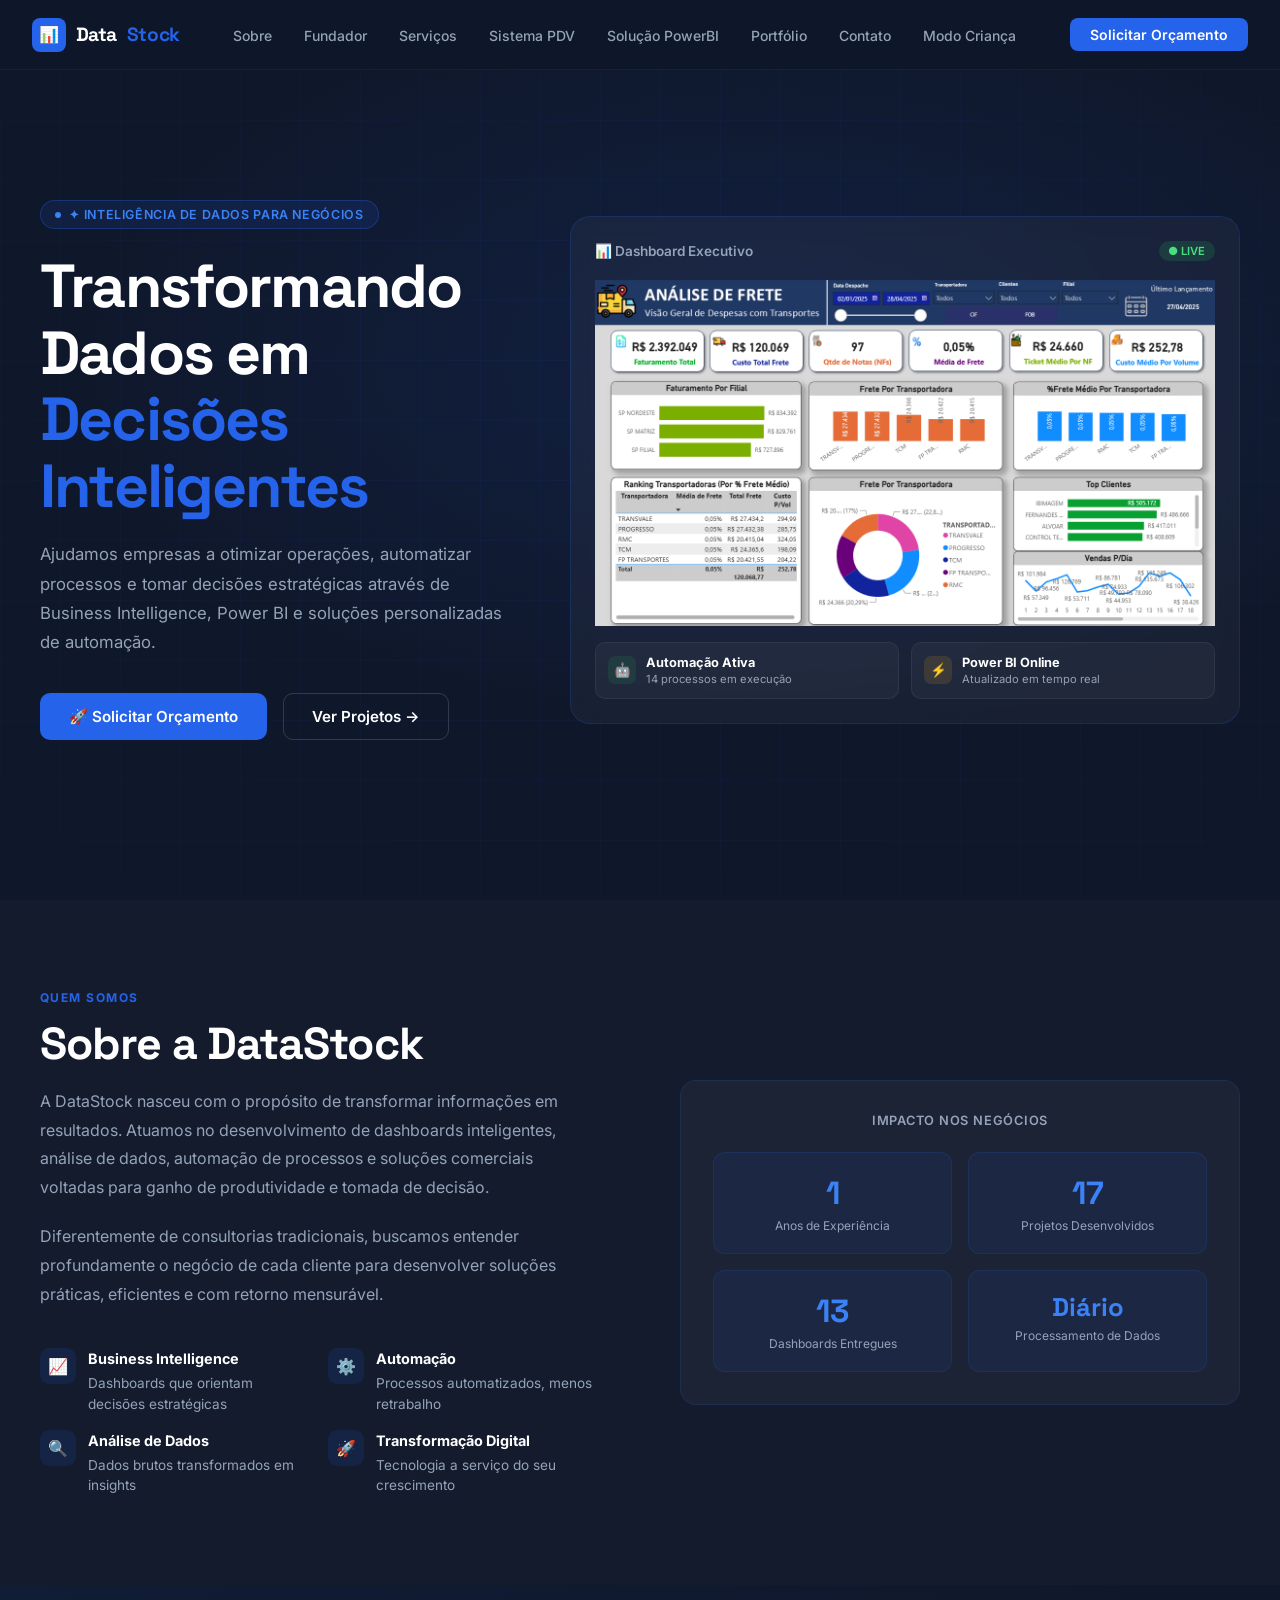
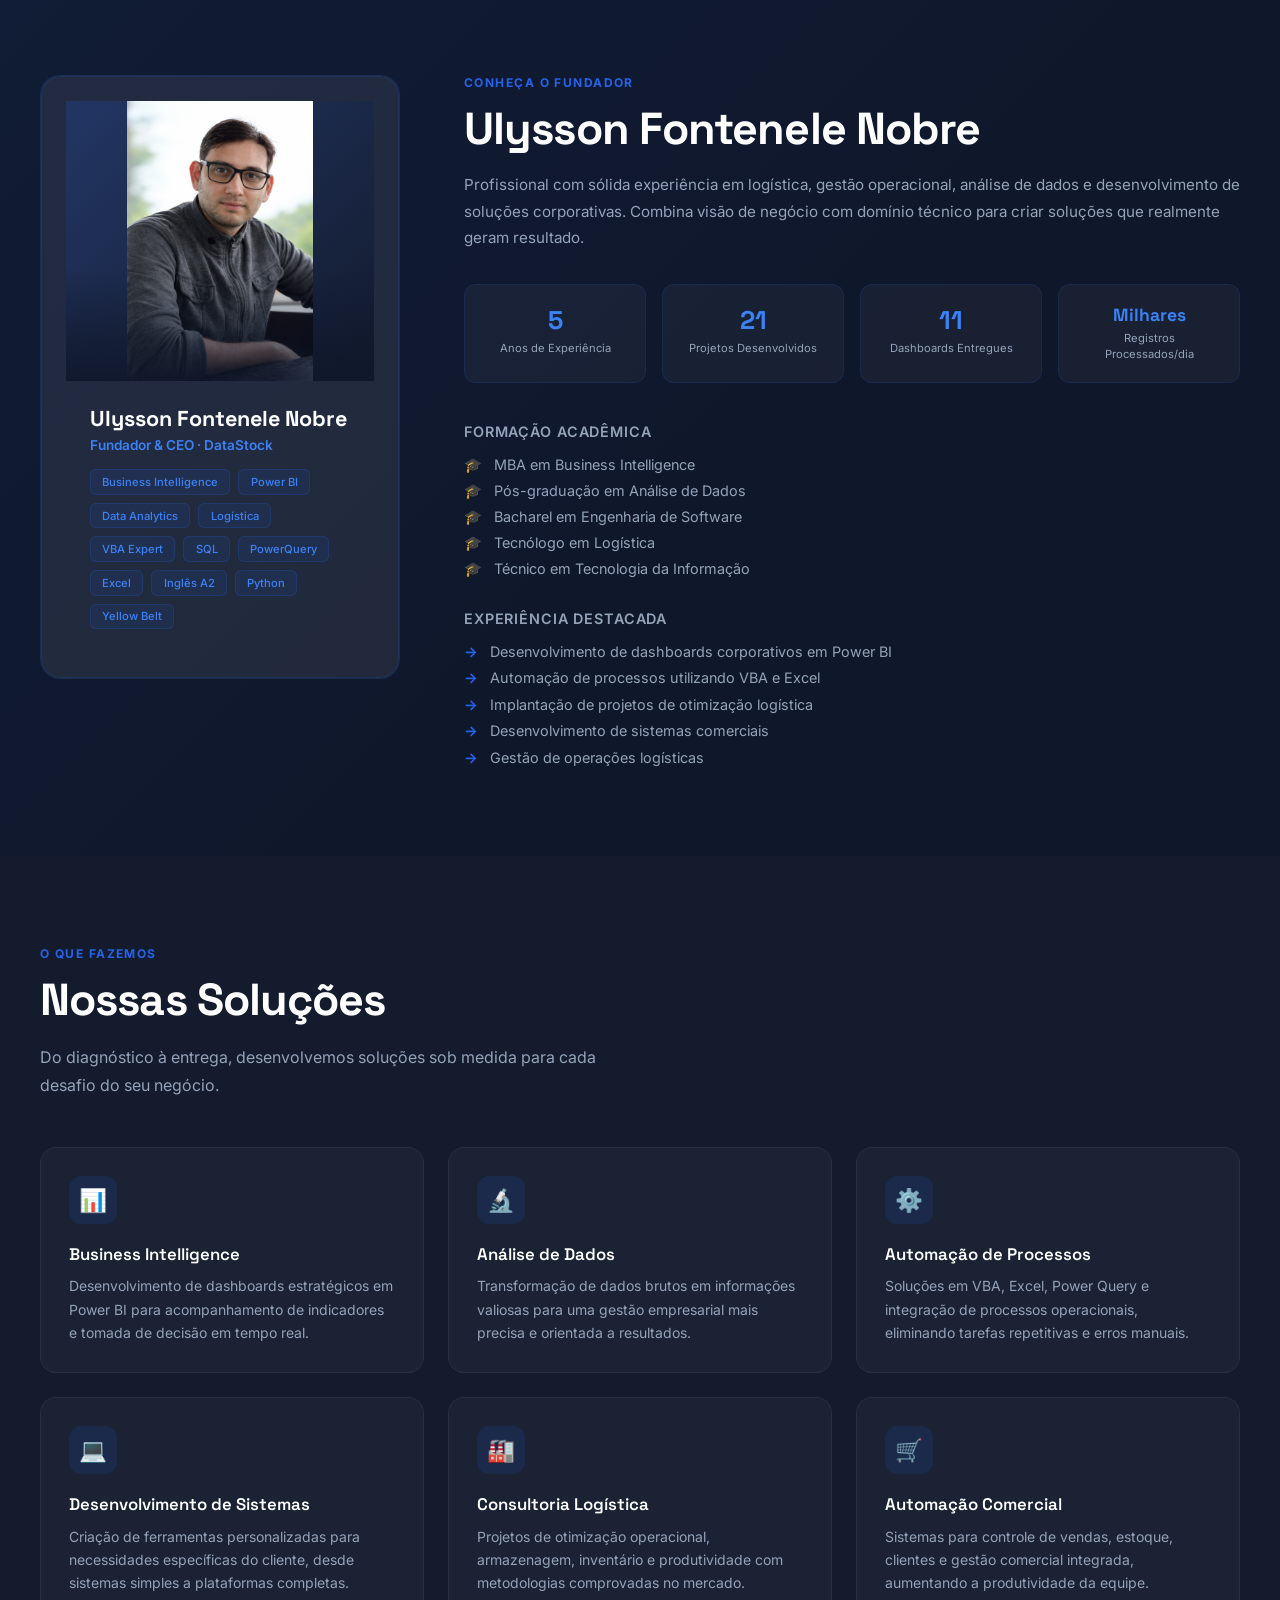
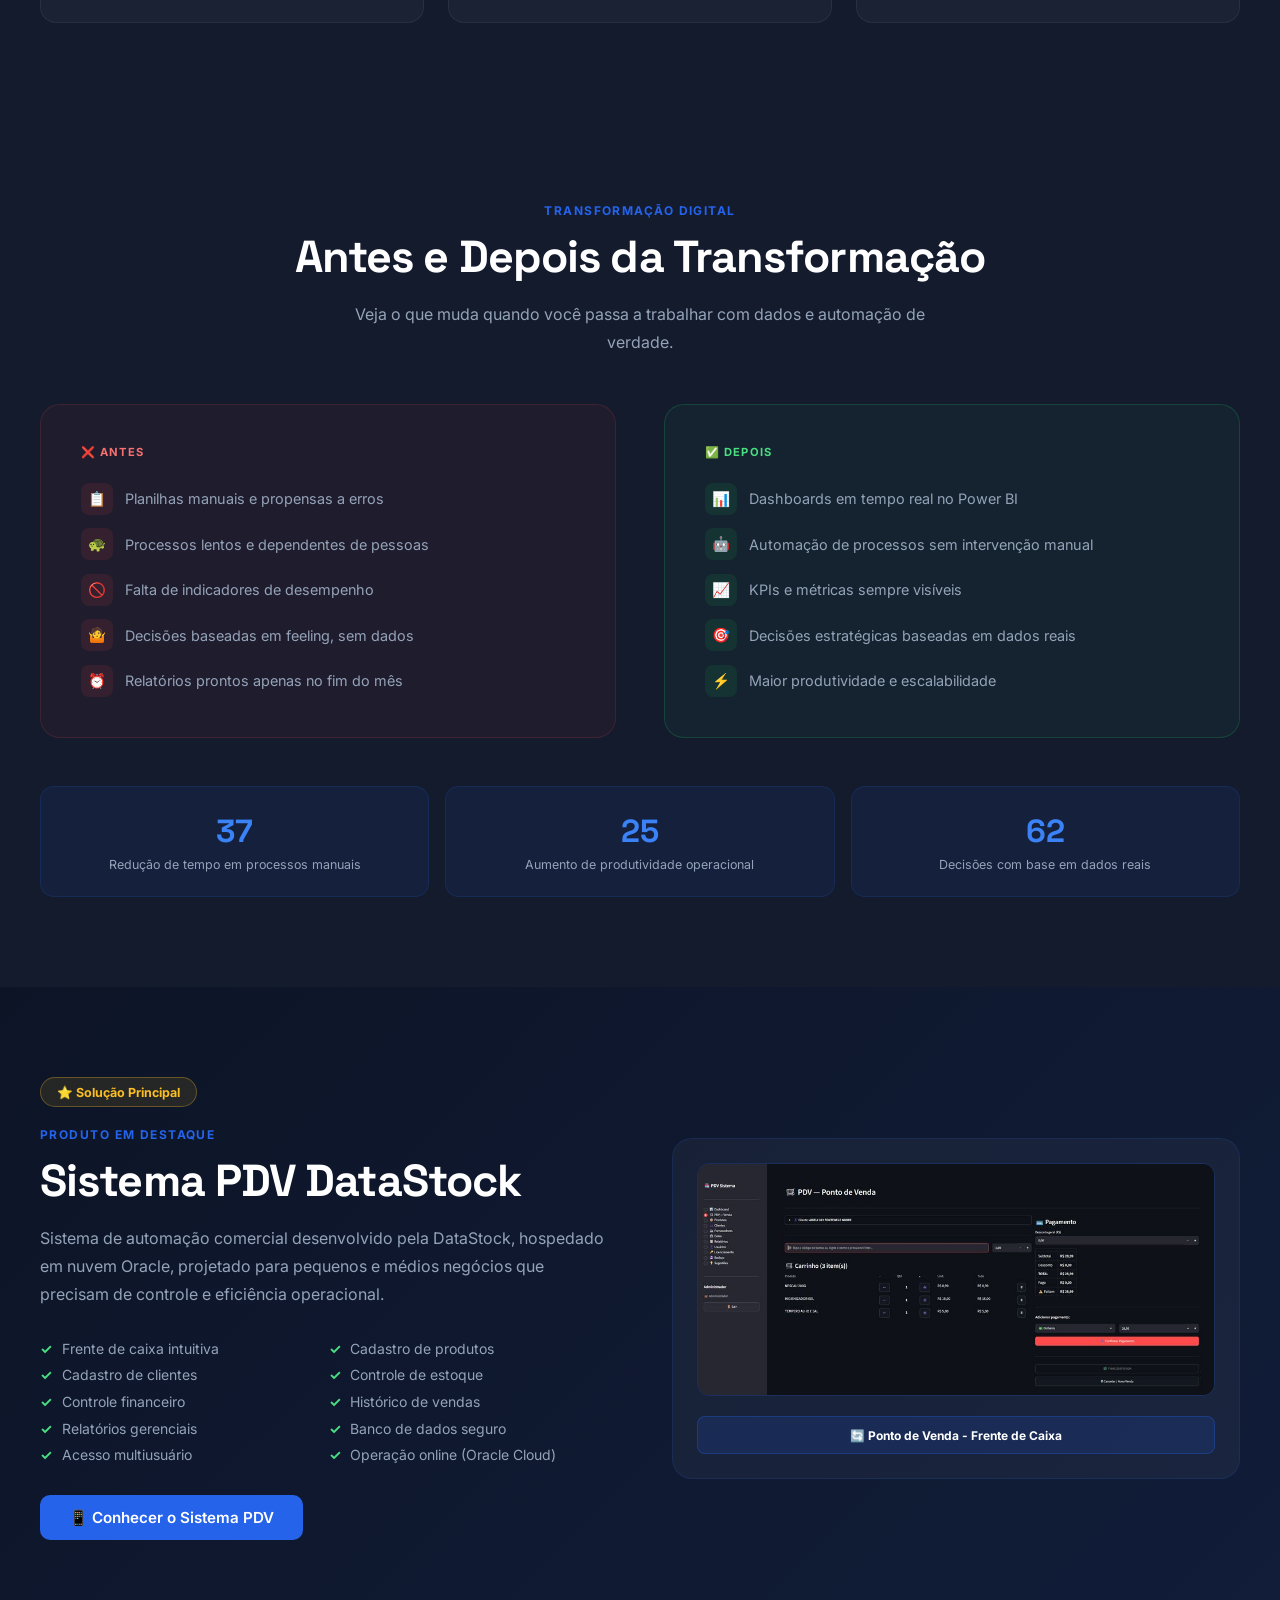
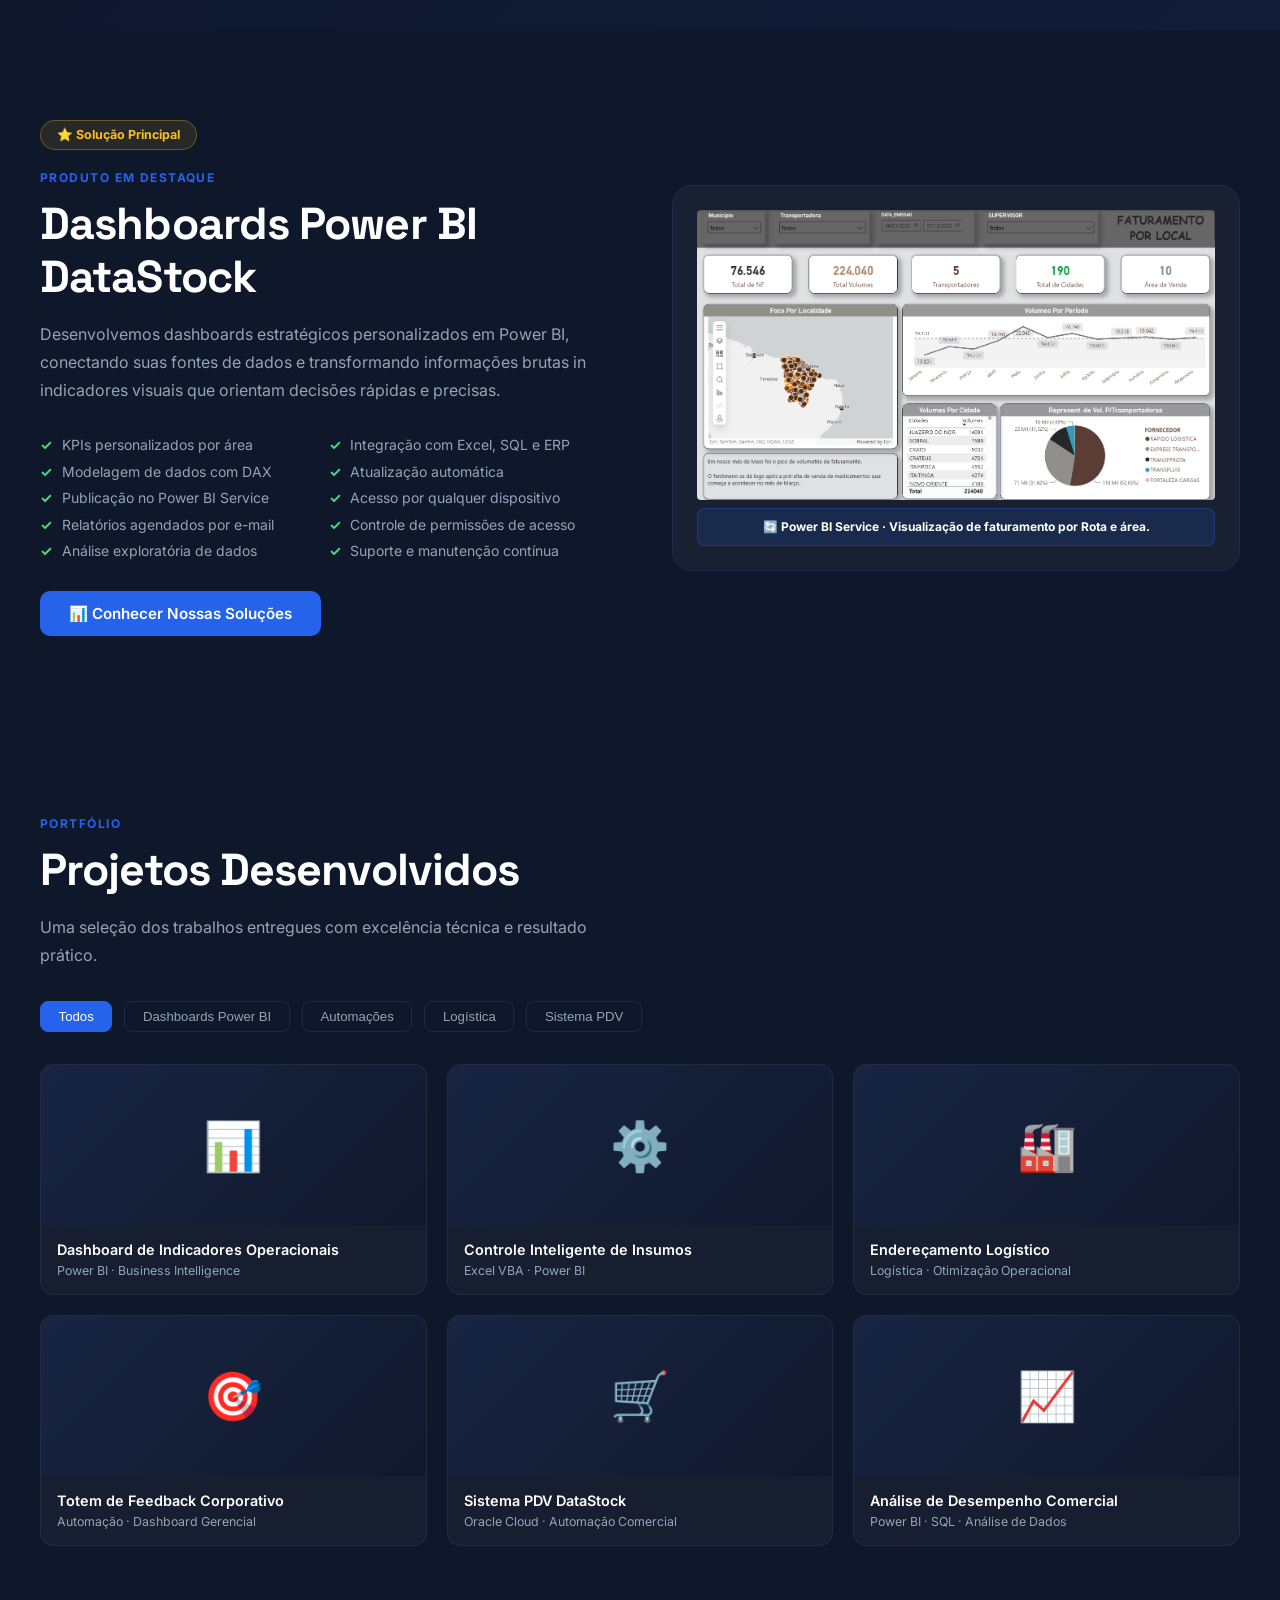
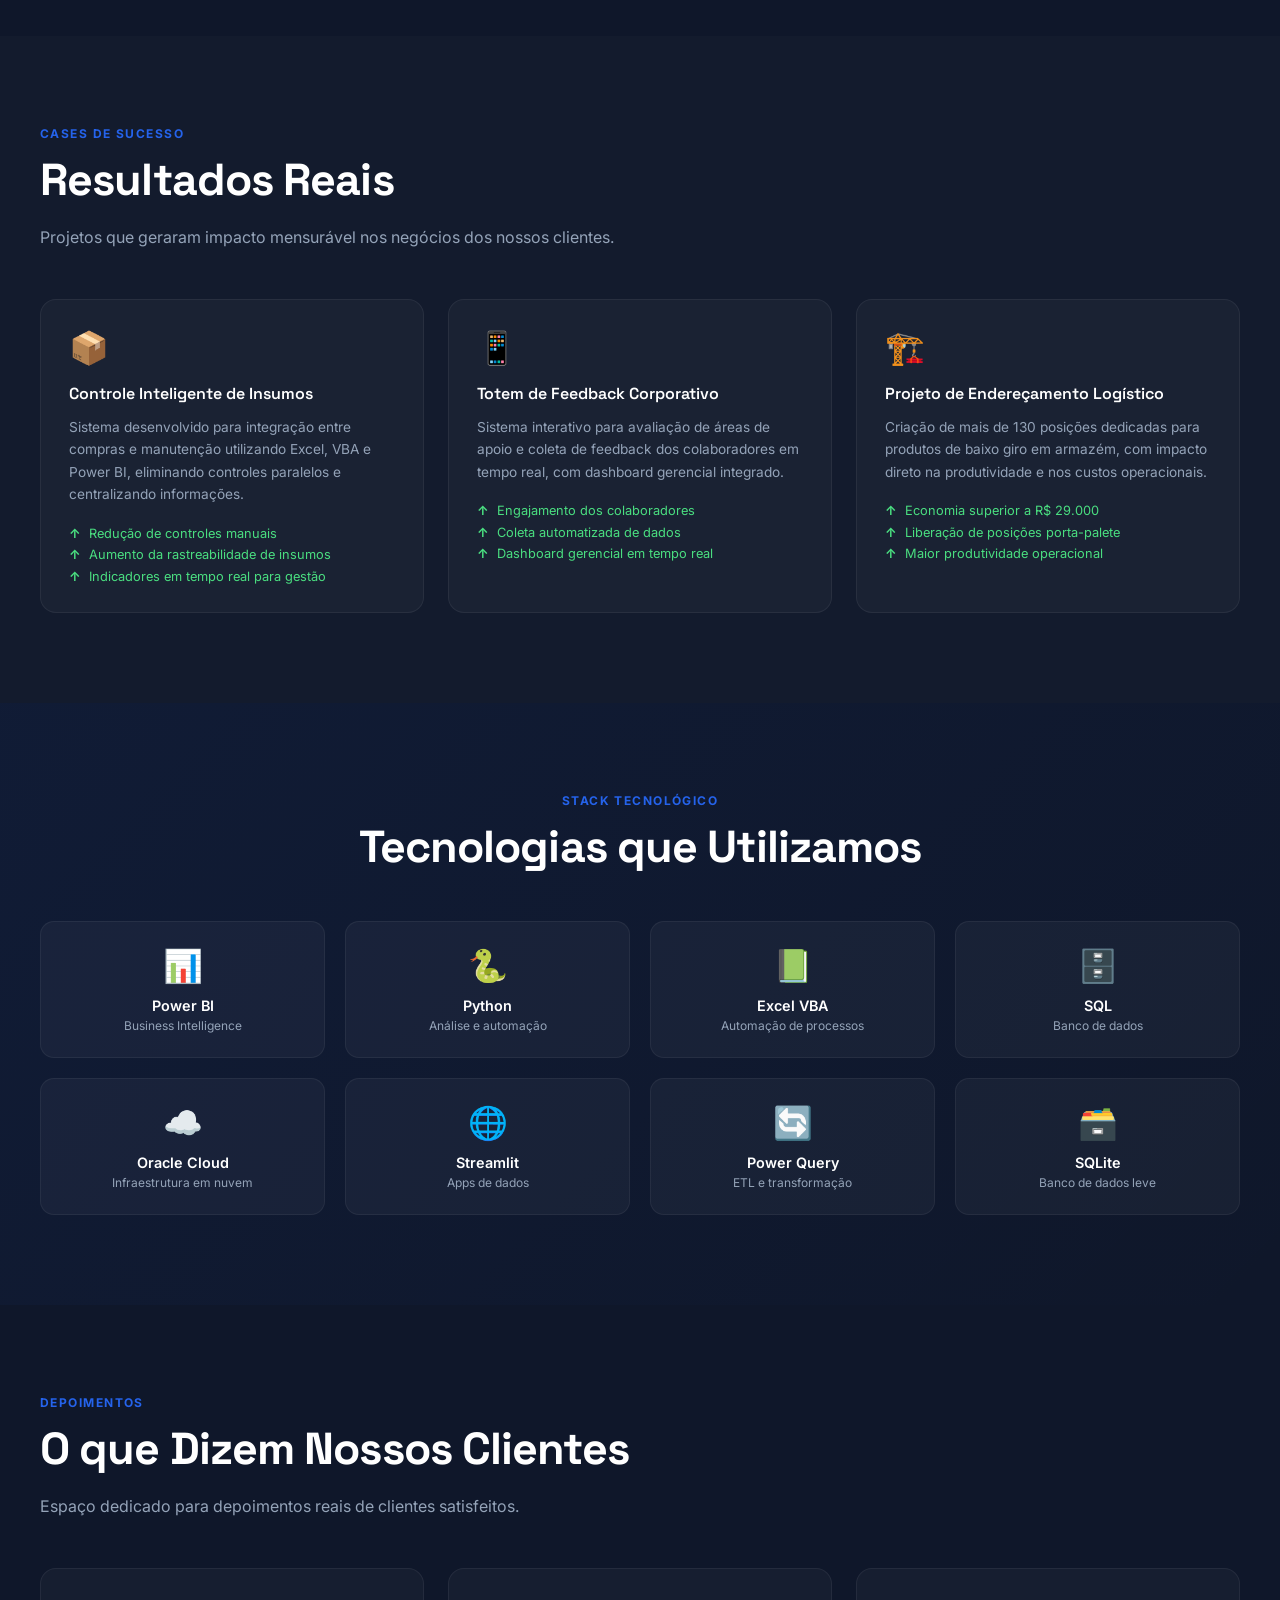
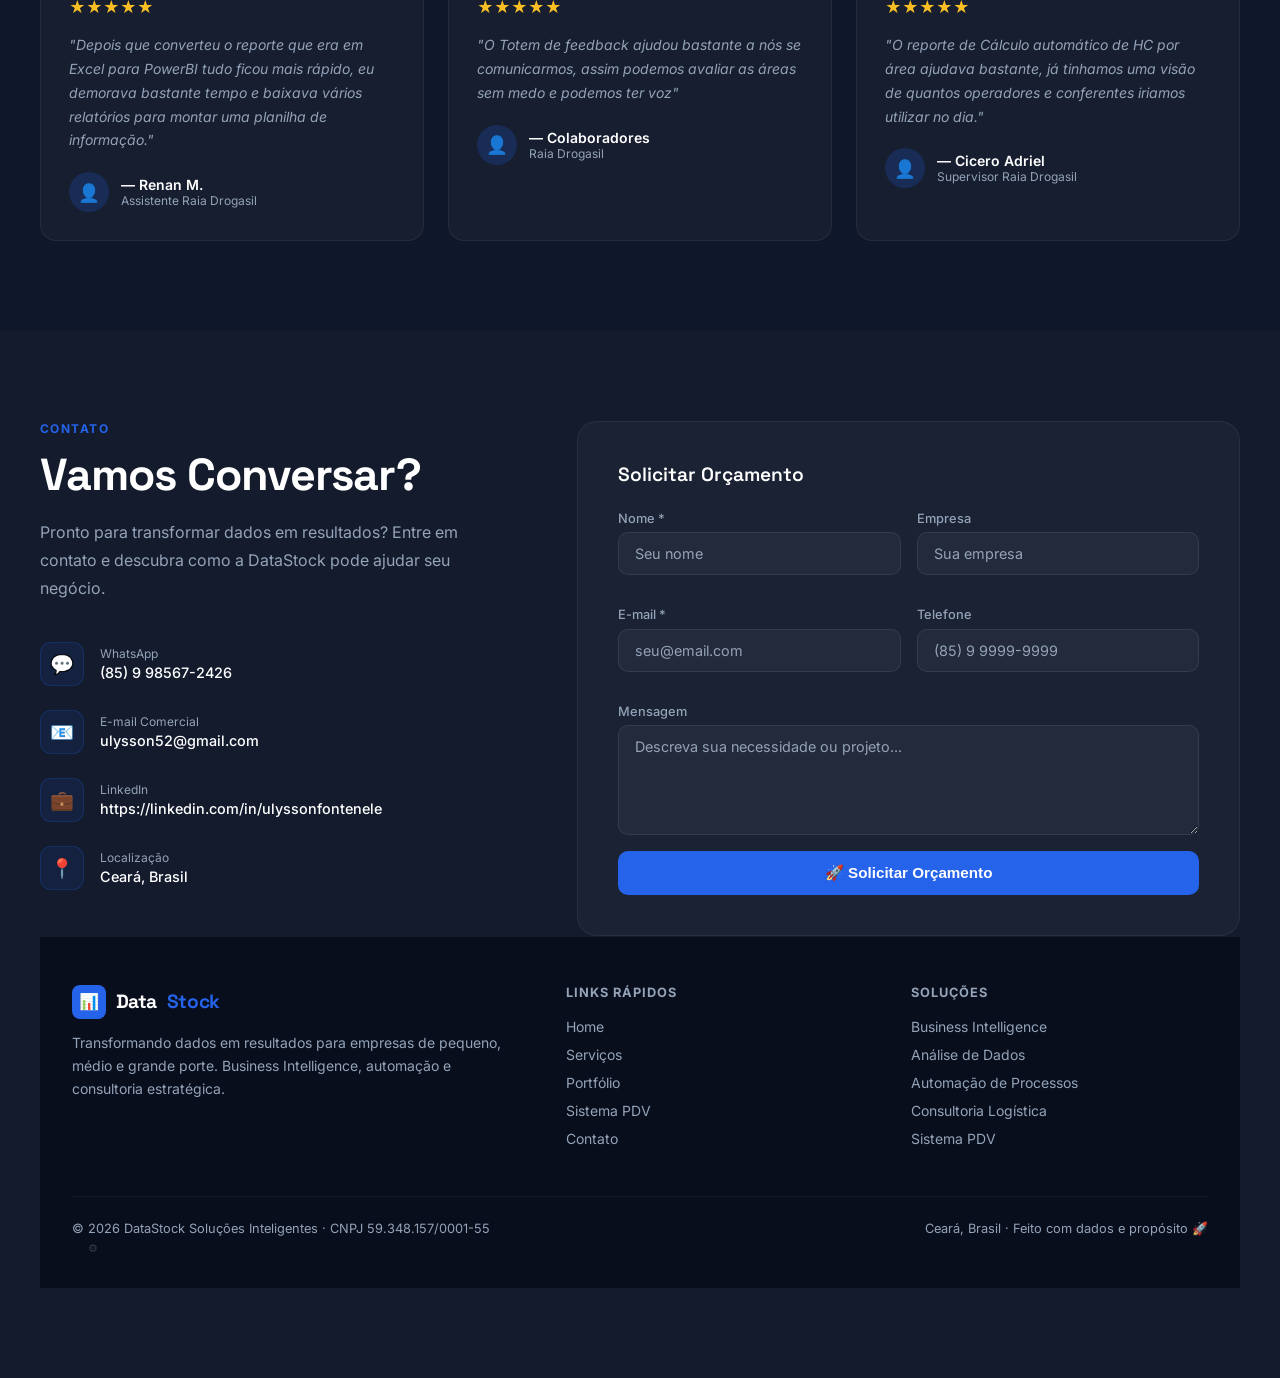
==== commit dca3aecd: "Refeito todo o site com o portifólio em anexo Site projeto criança feliz adicionado." ====
--- a/index.html
+++ b/index.html
@@ -320,6 +320,7 @@
     <li><a href="#powerbi">Solução PowerBI</a></li>
     <li><a href="portfolio.html">Portfólio</a></li>
     <li><a href="#contato">Contato</a></li>
+    <li><a href="anne.html">Modo Criança</a></li>
   </ul>
   <a href="#contato" class="nav-cta">Solicitar Orçamento</a>
   <div class="hamburger" onclick="toggleNav()"><span></span><span></span><span></span></div>
